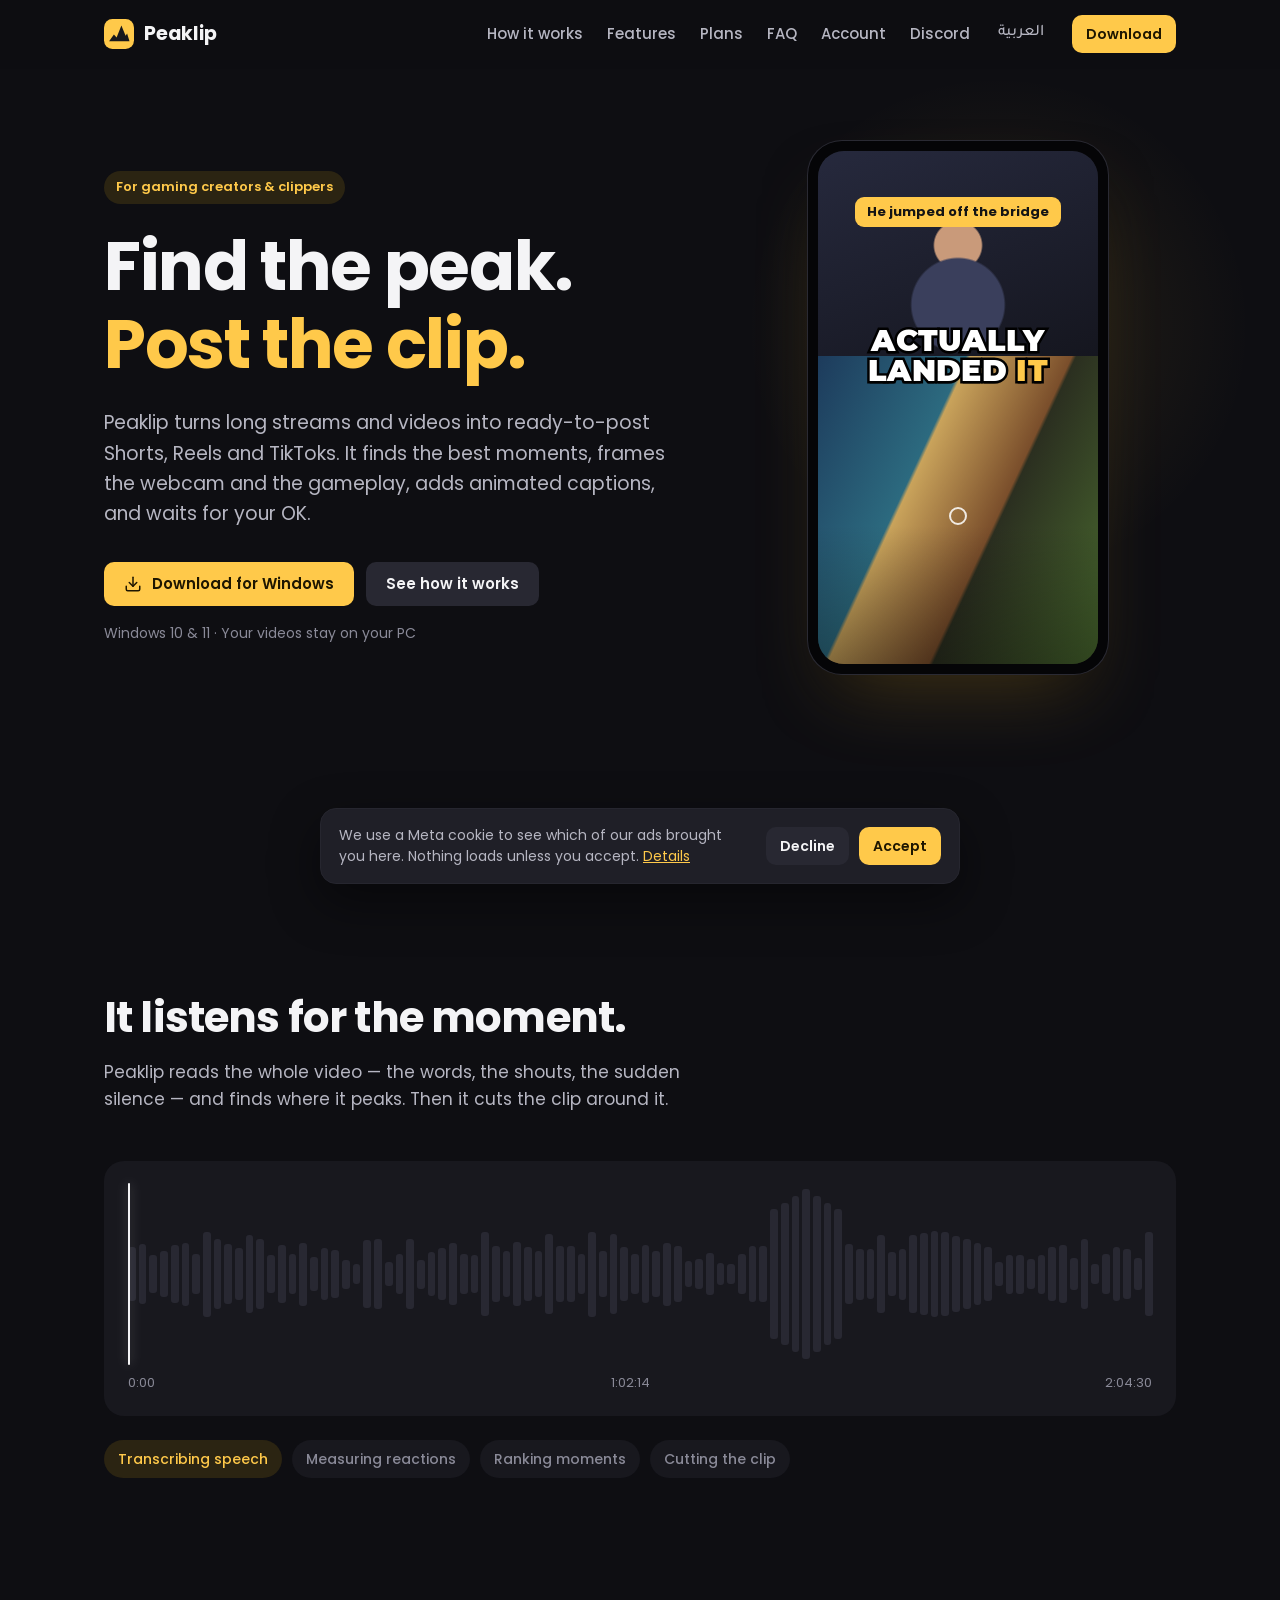
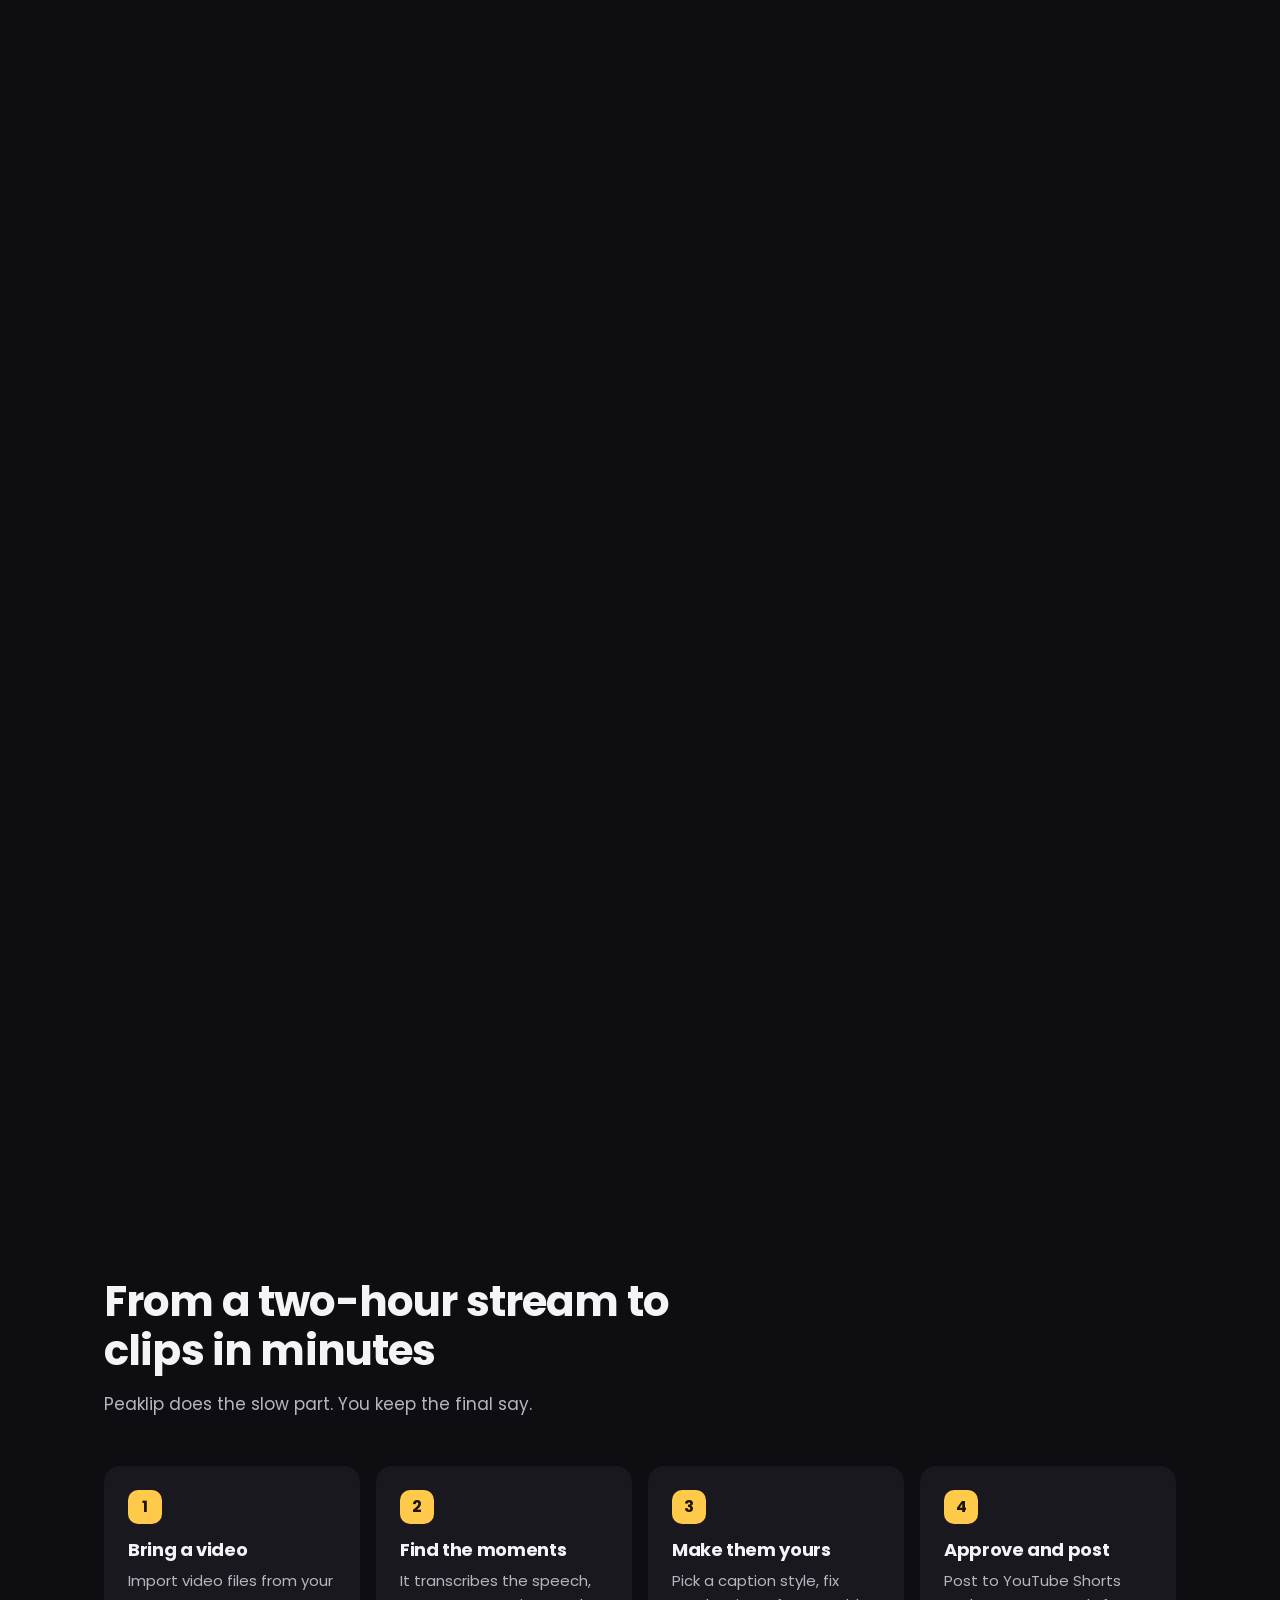
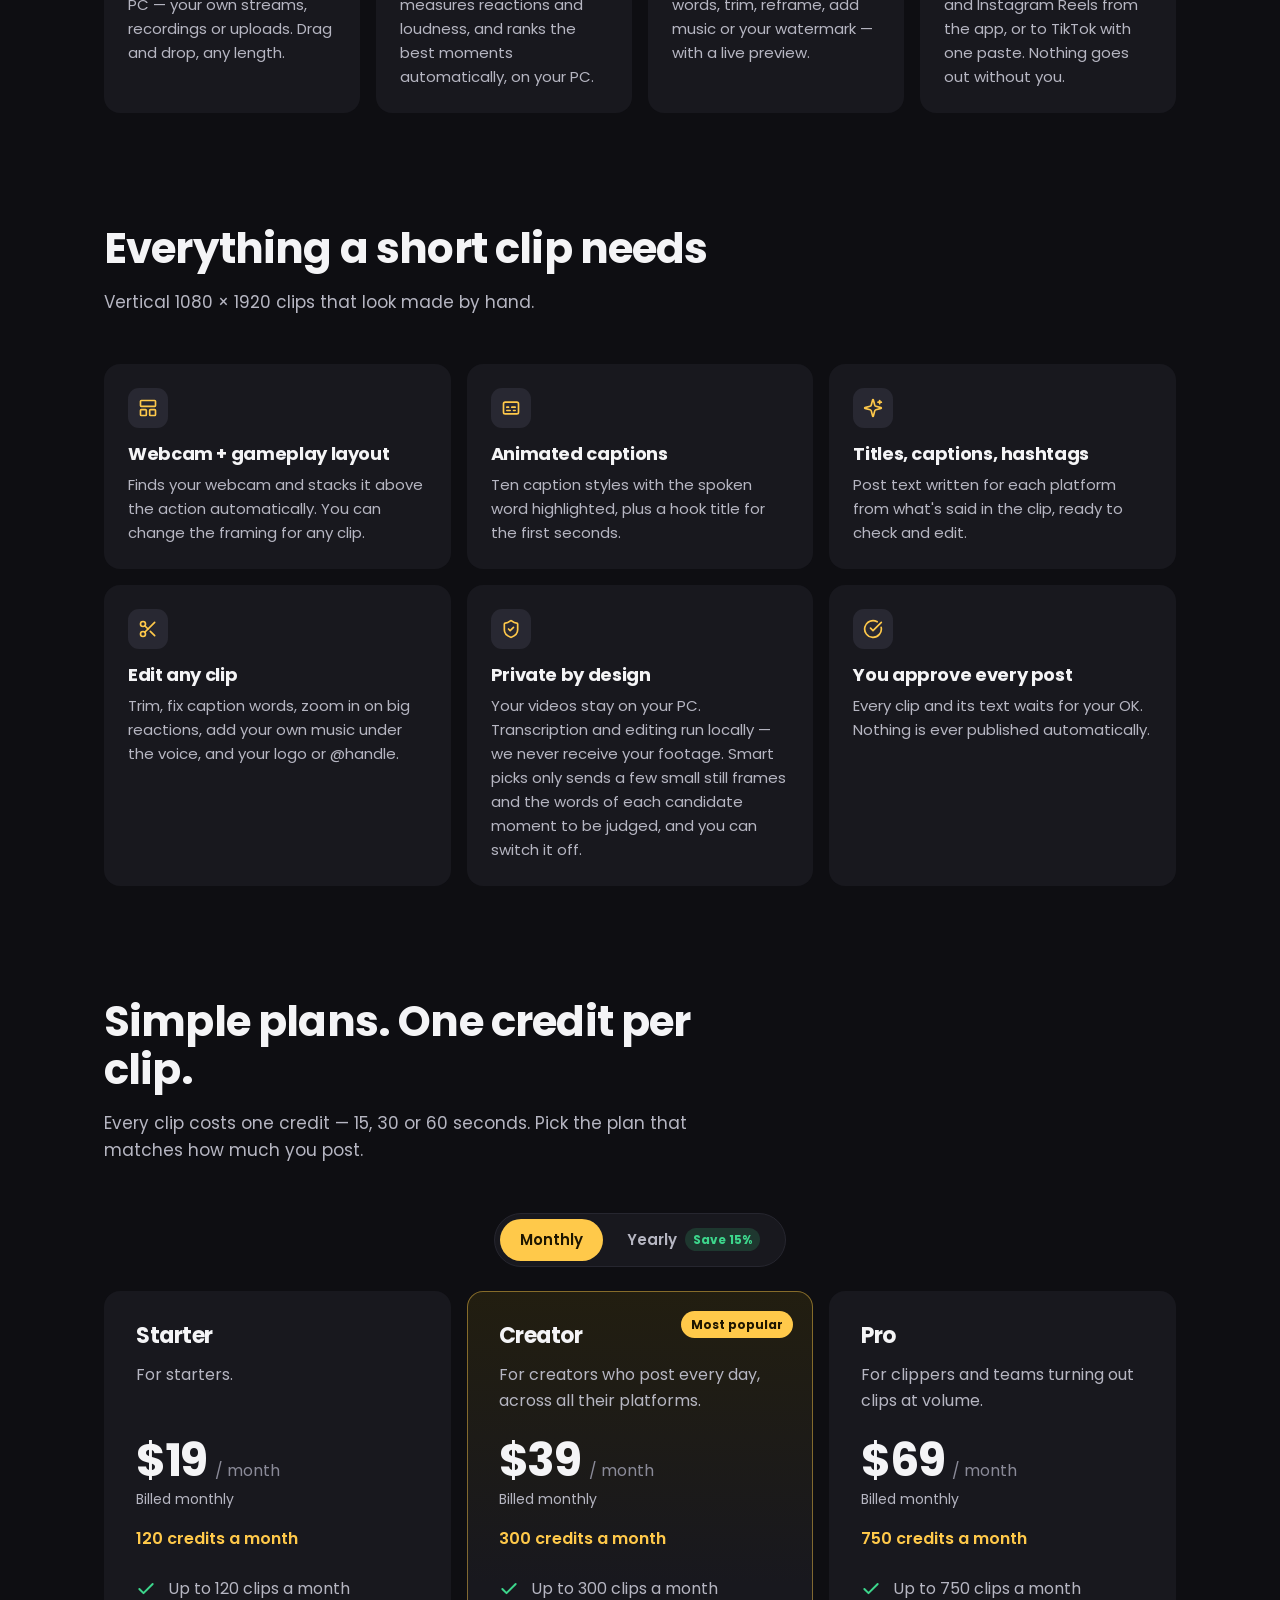
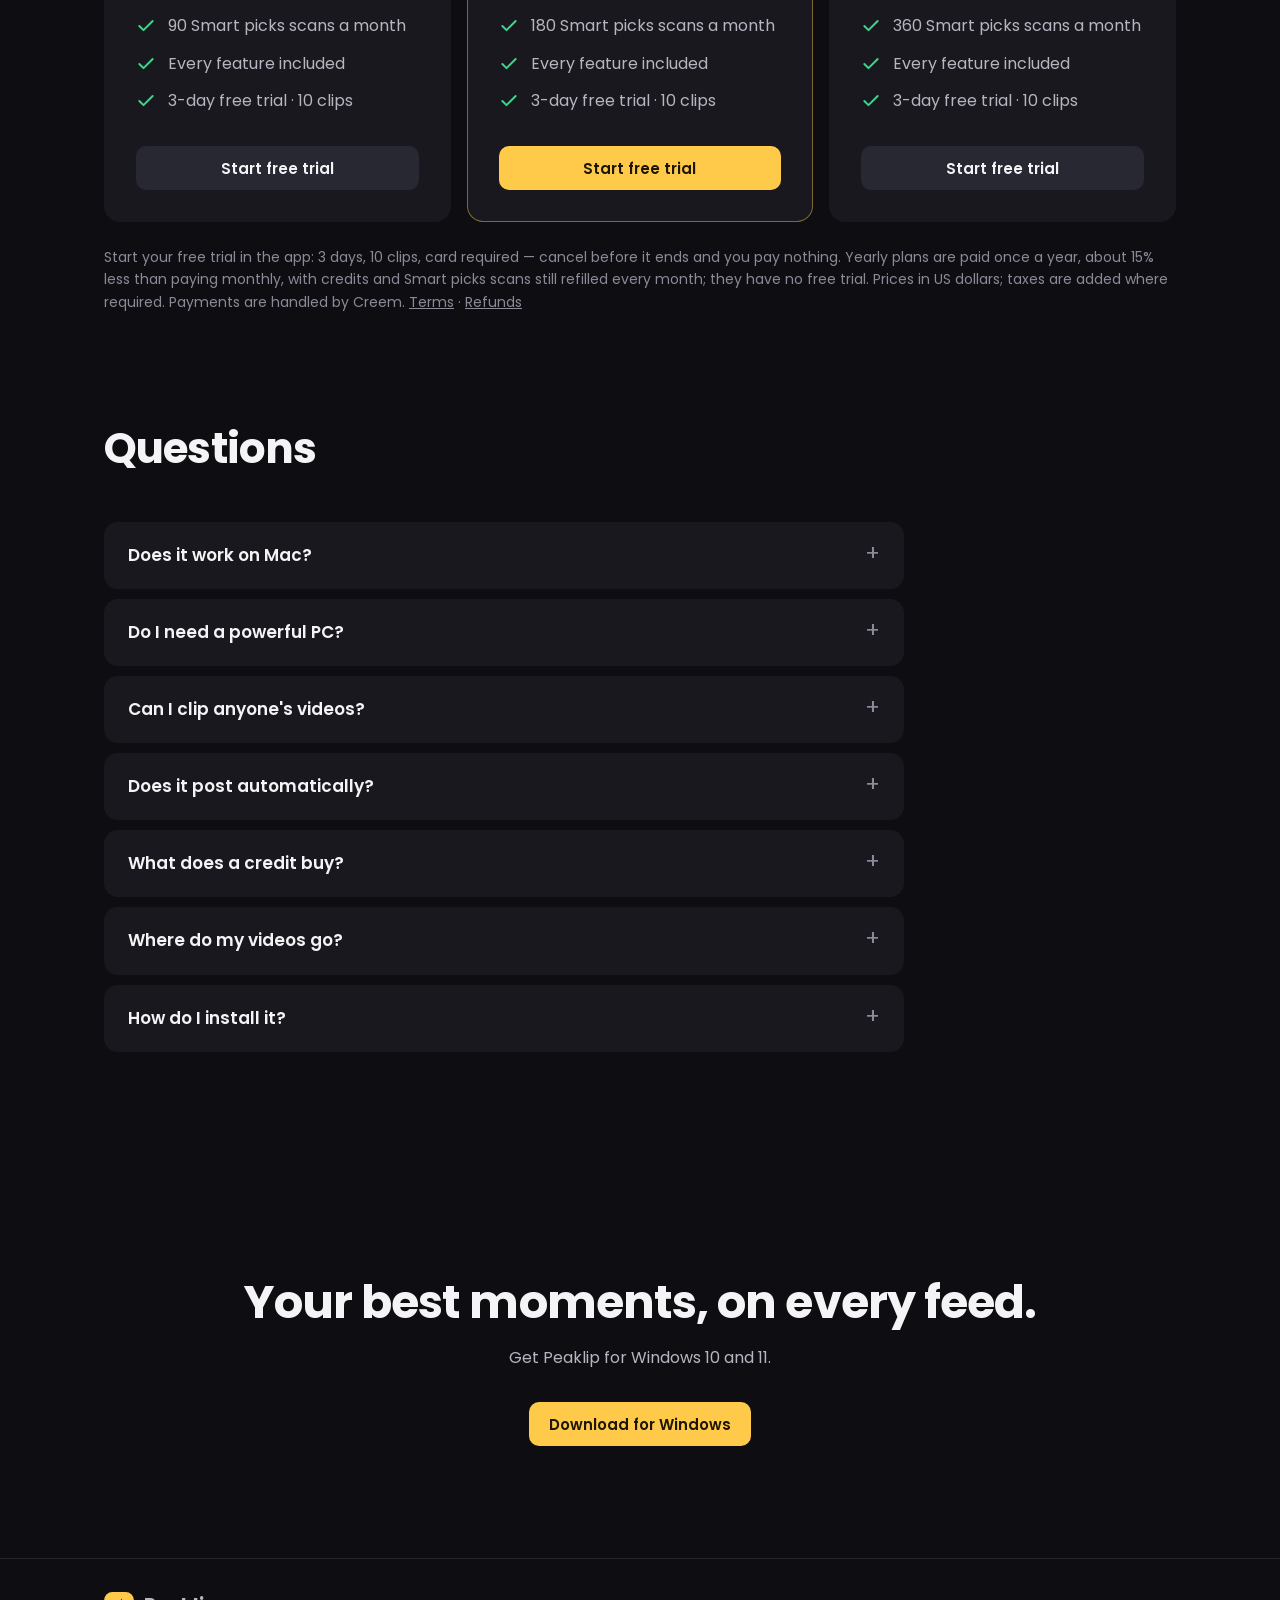
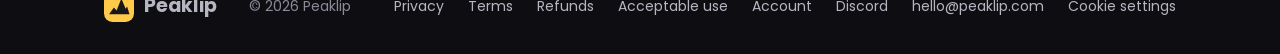
==== index.html @ 273bcf80 "Meta Pixel live (ID 4513794125554263) behind the cookie banner; Privacy Policy EN/AR; style v9 Nothi" ====
<!doctype html>
<html lang="en">
<head>
  <meta charset="utf-8">
  <meta name="viewport" content="width=device-width, initial-scale=1">
  <title>Peaklip — Shorts, Reels and TikToks from your streams</title>
  <meta name="description" content="Peaklip turns long streams and gaming videos into ready-to-post Shorts, Reels and TikToks. It finds the best moments, frames webcam and gameplay, adds animated captions and waits for your OK. Video editing software for Windows; your videos stay on your PC.">
  <meta name="theme-color" content="#0E0E12">
  <link rel="icon" href="favicon.svg" type="image/svg+xml">
  <link rel="canonical" href="https://peaklip.com/">
  <meta property="og:type" content="website">
  <meta property="og:title" content="Peaklip — Shorts, Reels and TikToks from your streams">
  <meta property="og:description" content="Find the peak. Post the clip. Long videos in, ready-to-post Shorts, Reels and TikToks out.">
  <meta property="og:url" content="https://peaklip.com/">
  <link rel="preload" href="assets/fonts/Poppins-Bold.woff2" as="font" type="font/woff2" crossorigin>
  <link rel="stylesheet" href="assets/style.css?v=9">
  <link rel="alternate" hreflang="en" href="https://peaklip.com/">
  <link rel="alternate" hreflang="ar" href="https://peaklip.com/ar/">
</head>
<body>
<a class="skip" href="#main">Skip to content</a>

<header class="site-header" id="top">
  <div class="wrap nav">
    <a class="brand" href="#top" aria-label="Peaklip home"><img src="assets/logo.svg" alt="" width="30" height="30">Peaklip</a>
    <nav class="nav-links" aria-label="Main">
      <a href="#how">How it works</a>
      <a href="#features">Features</a>
      <a href="#credits">Plans</a>
      <a href="#faq">FAQ</a>
      <a href="account.html">Account</a>
      <a href="https://discord.gg/PnNMcYfnwa" rel="noopener">Discord</a>
    </nav>
    <a class="lang" href="ar/" hreflang="ar" lang="ar">العربية</a>
    <a class="btn btn-primary btn-sm" href="https://github.com/AvDexter/peaklip-site/releases/latest/download/PeaklipSetup.exe">Download</a>
  </div>
</header>

<main id="main">
  <!-- Hero -->
  <section class="hero">
    <div class="wrap hero-grid">
      <div>
        <span class="eyebrow">For gaming creators &amp; clippers</span>
        <h1><span class="rise" style="animation-delay:40ms">Find</span> <span class="rise" style="animation-delay:110ms">the</span> <span class="rise" style="animation-delay:180ms">peak.</span><br><span class="hl"><span class="rise" style="animation-delay:300ms">Post</span> <span class="rise" style="animation-delay:370ms">the</span> <span class="rise" style="animation-delay:440ms">clip.</span></span></h1>
        <p class="lead">Peaklip turns long streams and videos into ready-to-post Shorts, Reels and TikToks. It finds the best moments, frames the webcam and the gameplay, adds animated captions, and waits for your OK.</p>
        <div class="cta-row" id="download">
          <a class="btn btn-primary" href="https://github.com/AvDexter/peaklip-site/releases/latest/download/PeaklipSetup.exe">
            <svg viewBox="0 0 24 24" fill="none" stroke="currentColor" stroke-width="2" stroke-linecap="round" stroke-linejoin="round" aria-hidden="true"><path d="M21 15v4a2 2 0 0 1-2 2H5a2 2 0 0 1-2-2v-4"/><polyline points="7 10 12 15 17 10"/><line x1="12" x2="12" y1="15" y2="3"/></svg>
            Download for Windows
          </a>
          <a class="btn btn-quiet" href="#how">See how it works</a>
        </div>
        <p class="fineprint">Windows 10 &amp; 11 · Your videos stay on your PC</p>
      </div>
      <div class="phone-wrap" aria-hidden="true">
        <div class="phone">
          <div class="screen">
            <div class="cam"></div>
            <div class="game"></div>
            <div class="hook">He jumped off the bridge</div>
            <div class="caption" id="cap"><span>No</span> <span>way</span> <span>he</span></div>
          </div>
        </div>
      </div>
    </div>
  </section>

  <!-- Scroll story: finding the peak -->
  <section class="peak" id="peak" aria-labelledby="peak-title">
    <div class="peak-stick">
      <div class="wrap peak-inner">
        <h2 id="peak-title">It listens for the moment.</h2>
        <p class="sub">Peaklip reads the whole video — the words, the shouts, the sudden silence — and finds where it peaks. Then it cuts the clip around it.</p>
        <div class="wave-box">
          <div class="wave" id="wave" role="img" aria-label="A waveform of a long video with one loud peak; Peaklip marks it as a 30-second clip.">
            <div class="clip-box" id="clipbox"><span class="clip-tag">Clip found · 0:30</span></div>
            <div class="playhead" id="playhead"></div>
          </div>
          <div class="wave-axis"><span>0:00</span><span>1:02:14</span><span>2:04:30</span></div>
        </div>
        <div class="peak-steps" id="peaksteps"><span>Transcribing speech</span><span>Measuring reactions</span><span>Ranking moments</span><span>Cutting the clip</span></div>
      </div>
    </div>
  </section>

  <!-- How it works -->
  <section class="section" id="how">
    <div class="wrap">
      <div class="section-head reveal">
        <h2>From a two-hour stream to clips in minutes</h2>
        <p>Peaklip does the slow part. You keep the final say.</p>
      </div>
      <ol class="steps">
        <li class="step reveal glow-card"><div class="num">1</div><h3>Bring a video</h3><p>Import video files from your PC — your own streams, recordings or uploads. Drag and drop, any length.</p></li>
        <li class="step reveal glow-card"><div class="num">2</div><h3>Find the moments</h3><p>It transcribes the speech, measures reactions and loudness, and ranks the best moments automatically, on your PC.</p></li>
        <li class="step reveal glow-card"><div class="num">3</div><h3>Make them yours</h3><p>Pick a caption style, fix words, trim, reframe, add music or your watermark — with a live preview.</p></li>
        <li class="step reveal glow-card"><div class="num">4</div><h3>Approve and post</h3><p>Post to YouTube Shorts and Instagram Reels from the app, or to TikTok with one paste. Nothing goes out without you.</p></li>
      </ol>
    </div>
  </section>

  <!-- Features -->
  <section class="section" id="features">
    <div class="wrap">
      <div class="section-head reveal">
        <h2>Everything a short clip needs</h2>
        <p>Vertical 1080 × 1920 clips that look made by hand.</p>
      </div>
      <div class="features">
        <article class="feature reveal glow-card">
          <div class="ico"><svg viewBox="0 0 24 24" fill="none" stroke="currentColor" stroke-width="2" stroke-linecap="round" stroke-linejoin="round" aria-hidden="true"><rect width="18" height="7" x="3" y="3" rx="1"/><rect width="7" height="7" x="3" y="14" rx="1"/><rect width="7" height="7" x="14" y="14" rx="1"/></svg></div>
          <h3>Webcam + gameplay layout</h3><p>Finds your webcam and stacks it above the action automatically. You can change the framing for any clip.</p>
        </article>
        <article class="feature reveal glow-card">
          <div class="ico"><svg viewBox="0 0 24 24" fill="none" stroke="currentColor" stroke-width="2" stroke-linecap="round" stroke-linejoin="round" aria-hidden="true"><rect width="18" height="14" x="3" y="5" rx="2" ry="2"/><path d="M7 15h4M15 15h2M7 11h2M13 11h4"/></svg></div>
          <h3>Animated captions</h3><p>Ten caption styles with the spoken word highlighted, plus a hook title for the first seconds.</p>
        </article>
        <article class="feature reveal glow-card">
          <div class="ico"><svg viewBox="0 0 24 24" fill="none" stroke="currentColor" stroke-width="2" stroke-linecap="round" stroke-linejoin="round" aria-hidden="true"><path d="M9.937 15.5A2 2 0 0 0 8.5 14.063l-6.135-1.582a.5.5 0 0 1 0-.962L8.5 9.936A2 2 0 0 0 9.937 8.5l1.582-6.135a.5.5 0 0 1 .963 0L14.063 8.5A2 2 0 0 0 15.5 9.937l6.135 1.581a.5.5 0 0 1 0 .964L15.5 14.063a2 2 0 0 0-1.437 1.437l-1.582 6.135a.5.5 0 0 1-.963 0z"/><path d="M20 3v4"/><path d="M22 5h-4"/></svg></div>
          <h3>Titles, captions, hashtags</h3><p>Post text written for each platform from what's said in the clip, ready to check and edit.</p>
        </article>
        <article class="feature reveal glow-card">
          <div class="ico"><svg viewBox="0 0 24 24" fill="none" stroke="currentColor" stroke-width="2" stroke-linecap="round" stroke-linejoin="round" aria-hidden="true"><circle cx="6" cy="6" r="3"/><path d="M8.12 8.12 12 12"/><path d="M20 4 8.12 15.88"/><circle cx="6" cy="18" r="3"/><path d="M14.8 14.8 20 20"/></svg></div>
          <h3>Edit any clip</h3><p>Trim, fix caption words, zoom in on big reactions, add your own music under the voice, and your logo or @handle.</p>
        </article>
        <article class="feature reveal glow-card">
          <div class="ico"><svg viewBox="0 0 24 24" fill="none" stroke="currentColor" stroke-width="2" stroke-linecap="round" stroke-linejoin="round" aria-hidden="true"><path d="M20 13c0 5-3.5 7.5-7.66 8.95a1 1 0 0 1-.67-.01C7.5 20.5 4 18 4 13V6a1 1 0 0 1 1-1c2 0 4.5-1.2 6.24-2.72a1.17 1.17 0 0 1 1.52 0C14.51 3.81 17 5 19 5a1 1 0 0 1 1 1z"/><path d="m9 12 2 2 4-4"/></svg></div>
          <h3>Private by design</h3><p>Your videos stay on your PC. Transcription and editing run locally — we never receive your footage. Smart picks only sends a few small still frames and the words of each candidate moment to be judged, and you can switch it off.</p>
        </article>
        <article class="feature reveal glow-card">
          <div class="ico"><svg viewBox="0 0 24 24" fill="none" stroke="currentColor" stroke-width="2" stroke-linecap="round" stroke-linejoin="round" aria-hidden="true"><path d="M21.801 10A10 10 0 1 1 17 3.335"/><path d="m9 11 3 3L22 4"/></svg></div>
          <h3>You approve every post</h3><p>Every clip and its text waits for your OK. Nothing is ever published automatically.</p>
        </article>
      </div>
    </div>
  </section>

  <!-- Credits -->
  <section class="section" id="credits">
    <div class="wrap">
      <div class="section-head reveal">
        <h2>Simple plans. One credit per clip.</h2>
        <p>Every clip costs one credit — 15, 30 or 60 seconds. Pick the plan that matches how much you post.</p>
      </div>
      <div class="billing reveal">
        <div class="bill-toggle" role="group" aria-label="Billing period">
          <button type="button" class="bill-opt" data-bill="month" aria-pressed="true">Monthly</button>
          <button type="button" class="bill-opt" data-bill="year" aria-pressed="false">Yearly<span class="save-chip">Save 15%</span></button>
        </div>
      </div>
      <div class="plans" data-bill="month">
        <article class="plan panel reveal glow-card">
          <h3>Starter</h3>
          <p class="plan-desc">For starters.</p>
          <p class="price"><span class="amt m">$19</span><span class="amt y">$194</span><span class="per m">/ month</span><span class="per y">/ year</span></p>
          <p class="price-sub"><span class="m">Billed monthly</span><span class="y">About <b>$16.17</b> a month · save 15%</span></p>
          <p class="plan-credits"><span class="n" data-to="120">120</span> credits a month</p>
          <ul class="checks">
            <li><svg viewBox="0 0 24 24" fill="none" stroke="currentColor" stroke-width="2.4" stroke-linecap="round" stroke-linejoin="round" aria-hidden="true"><path d="M20 6 9 17l-5-5"/></svg>Up to 120 clips a month</li>
            <li><svg viewBox="0 0 24 24" fill="none" stroke="currentColor" stroke-width="2.4" stroke-linecap="round" stroke-linejoin="round" aria-hidden="true"><path d="M20 6 9 17l-5-5"/></svg>90 Smart picks scans a month</li>
            <li><svg viewBox="0 0 24 24" fill="none" stroke="currentColor" stroke-width="2.4" stroke-linecap="round" stroke-linejoin="round" aria-hidden="true"><path d="M20 6 9 17l-5-5"/></svg>Every feature included</li>
            <li class="m"><svg viewBox="0 0 24 24" fill="none" stroke="currentColor" stroke-width="2.4" stroke-linecap="round" stroke-linejoin="round" aria-hidden="true"><path d="M20 6 9 17l-5-5"/></svg>3-day free trial · 10 clips</li>
            <li class="y"><svg viewBox="0 0 24 24" fill="none" stroke="currentColor" stroke-width="2.4" stroke-linecap="round" stroke-linejoin="round" aria-hidden="true"><path d="M20 6 9 17l-5-5"/></svg>Credits refill every month</li>
          </ul>
          <a class="btn btn-quiet plan-btn" href="https://github.com/AvDexter/peaklip-site/releases/latest/download/PeaklipSetup.exe"><span class="m">Start free trial</span><span class="y">Download Peaklip</span></a>
        </article>
        <article class="plan panel reveal glow-card plan-featured">
          <span class="plan-badge">Most popular</span><h3>Creator</h3>
          <p class="plan-desc">For creators who post every day, across all their platforms.</p>
          <p class="price"><span class="amt m">$39</span><span class="amt y">$398</span><span class="per m">/ month</span><span class="per y">/ year</span></p>
          <p class="price-sub"><span class="m">Billed monthly</span><span class="y">About <b>$33.17</b> a month · save 15%</span></p>
          <p class="plan-credits"><span class="n" data-to="300">300</span> credits a month</p>
          <ul class="checks">
            <li><svg viewBox="0 0 24 24" fill="none" stroke="currentColor" stroke-width="2.4" stroke-linecap="round" stroke-linejoin="round" aria-hidden="true"><path d="M20 6 9 17l-5-5"/></svg>Up to 300 clips a month</li>
            <li><svg viewBox="0 0 24 24" fill="none" stroke="currentColor" stroke-width="2.4" stroke-linecap="round" stroke-linejoin="round" aria-hidden="true"><path d="M20 6 9 17l-5-5"/></svg>180 Smart picks scans a month</li>
            <li><svg viewBox="0 0 24 24" fill="none" stroke="currentColor" stroke-width="2.4" stroke-linecap="round" stroke-linejoin="round" aria-hidden="true"><path d="M20 6 9 17l-5-5"/></svg>Every feature included</li>
            <li class="m"><svg viewBox="0 0 24 24" fill="none" stroke="currentColor" stroke-width="2.4" stroke-linecap="round" stroke-linejoin="round" aria-hidden="true"><path d="M20 6 9 17l-5-5"/></svg>3-day free trial · 10 clips</li>
            <li class="y"><svg viewBox="0 0 24 24" fill="none" stroke="currentColor" stroke-width="2.4" stroke-linecap="round" stroke-linejoin="round" aria-hidden="true"><path d="M20 6 9 17l-5-5"/></svg>Credits refill every month</li>
          </ul>
          <a class="btn btn-primary plan-btn" href="https://github.com/AvDexter/peaklip-site/releases/latest/download/PeaklipSetup.exe"><span class="m">Start free trial</span><span class="y">Download Peaklip</span></a>
        </article>
        <article class="plan panel reveal glow-card">
          <h3>Pro</h3>
          <p class="plan-desc">For clippers and teams turning out clips at volume.</p>
          <p class="price"><span class="amt m">$69</span><span class="amt y">$704</span><span class="per m">/ month</span><span class="per y">/ year</span></p>
          <p class="price-sub"><span class="m">Billed monthly</span><span class="y">About <b>$58.67</b> a month · save 15%</span></p>
          <p class="plan-credits"><span class="n" data-to="750">750</span> credits a month</p>
          <ul class="checks">
            <li><svg viewBox="0 0 24 24" fill="none" stroke="currentColor" stroke-width="2.4" stroke-linecap="round" stroke-linejoin="round" aria-hidden="true"><path d="M20 6 9 17l-5-5"/></svg>Up to 750 clips a month</li>
            <li><svg viewBox="0 0 24 24" fill="none" stroke="currentColor" stroke-width="2.4" stroke-linecap="round" stroke-linejoin="round" aria-hidden="true"><path d="M20 6 9 17l-5-5"/></svg>360 Smart picks scans a month</li>
            <li><svg viewBox="0 0 24 24" fill="none" stroke="currentColor" stroke-width="2.4" stroke-linecap="round" stroke-linejoin="round" aria-hidden="true"><path d="M20 6 9 17l-5-5"/></svg>Every feature included</li>
            <li class="m"><svg viewBox="0 0 24 24" fill="none" stroke="currentColor" stroke-width="2.4" stroke-linecap="round" stroke-linejoin="round" aria-hidden="true"><path d="M20 6 9 17l-5-5"/></svg>3-day free trial · 10 clips</li>
            <li class="y"><svg viewBox="0 0 24 24" fill="none" stroke="currentColor" stroke-width="2.4" stroke-linecap="round" stroke-linejoin="round" aria-hidden="true"><path d="M20 6 9 17l-5-5"/></svg>Credits refill every month</li>
          </ul>
          <a class="btn btn-quiet plan-btn" href="https://github.com/AvDexter/peaklip-site/releases/latest/download/PeaklipSetup.exe"><span class="m">Start free trial</span><span class="y">Download Peaklip</span></a>
        </article>
      </div>
      <p class="plans-note reveal">Start your free trial in the app: 3 days, 10 clips, card required — cancel before it ends and you pay nothing. Yearly plans are paid once a year, about 15% less than paying monthly, with credits and Smart picks scans still refilled every month; they have no free trial. Prices in US dollars; taxes are added where required. Payments are handled by Creem. <a href="terms.html">Terms</a> · <a href="refunds.html">Refunds</a></p>
    </div>
  </section>

  <!-- FAQ -->
  <section class="section" id="faq">
    <div class="wrap">
      <div class="section-head reveal"><h2>Questions</h2></div>
      <div class="faq">
        <details class="reveal"><summary>Does it work on Mac?</summary><p>Not yet — Peaklip is a Windows 10 and 11 app for now.</p></details>
        <details class="reveal"><summary>Do I need a powerful PC?</summary><p>It runs on most modern Windows PCs. An NVIDIA graphics card makes transcription and rendering much faster, but it isn't required.</p></details>
        <details class="reveal"><summary>Can I clip anyone's videos?</summary><p>Only videos you own or have the creator's permission to clip and post. Peaklip works with video files on your PC and doesn't download anything from YouTube or other sites. To clip your own uploads, download them from YouTube Studio first.</p></details>
        <details class="reveal"><summary>Does it post automatically?</summary><p>No. You approve every clip and its text first. YouTube Shorts and Instagram Reels can be posted from the app; for TikTok, Peaklip gets everything ready and you post it with one paste.</p></details>
        <details class="reveal"><summary>What does a credit buy?</summary><p>One clip. A 15-, 30- or 60-second clip each costs one credit when it's made.</p></details>
        <details class="reveal"><summary>Where do my videos go?</summary><p>Nowhere — they stay on your PC. With Smart picks on, a few small still frames and the words said in each candidate moment are sent to be judged; never the video, and nothing is kept. Your account stores your name, email and sign-in details.</p></details>
        <details class="reveal"><summary>How do I install it?</summary><p>Download the installer and run it. Windows may show a SmartScreen warning because the installer isn't code-signed yet — click “More info”, then “Run anyway”. Peaklip needs 64-bit Windows 10 or 11.</p></details>
      </div>
    </div>
  </section>

  <section class="final">
    <div class="wrap reveal">
      <h2>Your best moments, on every feed.</h2>
      <p>Get Peaklip for Windows 10 and 11.</p>
      <div class="cta-row">
        <a class="btn btn-primary" href="https://github.com/AvDexter/peaklip-site/releases/latest/download/PeaklipSetup.exe">Download for Windows</a>
      </div>
    </div>
  </section>
</main>

<footer class="site-footer">
  <div class="wrap foot">
    <a class="brand" href="#top" aria-label="Peaklip home"><img src="assets/logo.svg" alt="" width="24" height="24">Peaklip</a>
    <span>© 2026 Peaklip</span>
    <nav aria-label="Footer">
      <a href="privacy.html">Privacy</a>
      <a href="terms.html">Terms</a>
      <a href="refunds.html">Refunds</a>
      <a href="acceptable-use.html">Acceptable use</a><a href="account.html">Account</a><a href="https://discord.gg/PnNMcYfnwa" rel="noopener">Discord</a>
      <a href="mailto:hello@peaklip.com">hello@peaklip.com</a>
    </nav>
  </div>
</footer>

<script src="assets/site.js?v=6" defer></script>
<script src="assets/consent.js?v=1" defer></script>
</body>
</html>
---- assets/style.css ----
/* Peaklip — peaklip.com
   Dark base + Peaklip yellow (same palette as the app). No frameworks, no trackers, fonts self-hosted. */

@font-face { font-family: "Poppins"; font-weight: 400; font-display: swap; src: url("fonts/Poppins-Regular.woff2") format("woff2"); }
@font-face { font-family: "Poppins"; font-weight: 500; font-display: swap; src: url("fonts/Poppins-Medium.woff2") format("woff2"); }
@font-face { font-family: "Poppins"; font-weight: 600; font-display: swap; src: url("fonts/Poppins-SemiBold.woff2") format("woff2"); }
@font-face { font-family: "Poppins"; font-weight: 700; font-display: swap; src: url("fonts/Poppins-Bold.woff2") format("woff2"); }
@font-face { font-family: "Tajawal"; font-weight: 400; font-display: swap; src: url("fonts/Tajawal-Regular.woff2") format("woff2"); }
@font-face { font-family: "Tajawal"; font-weight: 500; font-display: swap; src: url("fonts/Tajawal-Medium.woff2") format("woff2"); }
@font-face { font-family: "Tajawal"; font-weight: 600 700; font-display: swap; src: url("fonts/Tajawal-Bold.woff2") format("woff2"); }
@font-face { font-family: "Tajawal"; font-weight: 800 900; font-display: swap; src: url("fonts/Tajawal-Black.woff2") format("woff2"); }
@font-face { font-family: "Montserrat"; font-weight: 900; font-display: swap; src: url("fonts/Montserrat-Black.woff2") format("woff2"); }

:root {
  --bg: #0E0E12;
  --surface: #18181E;
  --surface-2: #1F1F27;
  --surface-3: #282832;
  --border: #26262F;
  --text: #F4F4F6;
  --text-2: #B6B6C2;
  --text-3: #8A8A98;
  --accent: #FFC94A;
  --accent-hover: #FFD66E;
  --accent-text: #1E1600;
  --accent-dim: #2B2412;
  --ok: #3DD68C;
  --radius: 16px;
  --max: 1120px;
  --space-1: 4px; --space-2: 8px; --space-3: 16px; --space-4: 24px; --space-5: 32px; --space-6: 48px; --space-7: 72px; --space-8: 112px;
  color-scheme: dark;
}

*, *::before, *::after { box-sizing: border-box; }
html { scroll-behavior: smooth; -webkit-text-size-adjust: 100%; }
body {
  margin: 0; background: var(--bg); color: var(--text);
  font: 400 16px/1.6 "Poppins", "Segoe UI", system-ui, -apple-system, sans-serif;
  -webkit-font-smoothing: antialiased; overflow-x: hidden;
}
img, svg { display: block; max-width: 100%; }
a { color: inherit; }
h1, h2, h3 { margin: 0; line-height: 1.15; letter-spacing: -0.02em; font-weight: 700; }
p { margin: 0; }
:focus-visible { outline: 2px solid var(--accent); outline-offset: 3px; border-radius: 6px; }
.skip { position: absolute; inset-inline-start: 16px; top: -64px; background: var(--accent); color: var(--accent-text); padding: 8px 14px;
  border-radius: 8px; z-index: 10; transition: top 150ms; }
.skip:focus { top: 8px; }

.wrap { width: 100%; max-width: var(--max); margin: 0 auto; padding: 0 var(--space-4); }
@media (max-width: 600px) { .wrap { padding: 0 var(--space-3); } }

/* ---------- header ---------- */
.site-header { position: sticky; top: 0; z-index: 5; background: rgba(14, 14, 18, 0.82);
  backdrop-filter: saturate(140%) blur(12px); -webkit-backdrop-filter: saturate(140%) blur(12px);
  border-bottom: 1px solid transparent; transition: border-color 200ms; }
.site-header.scrolled { border-bottom-color: var(--border); }
.nav { display: flex; align-items: center; gap: var(--space-4); height: 68px; }
.brand { display: flex; align-items: center; gap: 10px; text-decoration: none; font-weight: 700; font-size: 19px; letter-spacing: -0.01em; }
.brand img { width: 30px; height: 30px; }
.nav-links { display: flex; gap: var(--space-4); margin-inline-start: auto; }
.nav-links a { text-decoration: none; color: var(--text-2); font-size: 15px; font-weight: 500; transition: color 150ms; }
.nav-links a:hover { color: var(--text); }
@media (max-width: 720px) { .nav-links { display: none; } .nav .lang { margin-inline-start: auto; } }

/* ---------- buttons ---------- */
.btn { display: inline-flex; align-items: center; justify-content: center; gap: 10px; min-height: 44px; padding: 0 20px;
  border-radius: 10px; border: 0; font: 600 15px/1 "Poppins", sans-serif; text-decoration: none; cursor: pointer;
  transition: background-color 150ms, color 150ms, transform 150ms; }
.btn svg { width: 18px; height: 18px; flex: none; }
.btn-primary { background: var(--accent); color: var(--accent-text); }
.btn-primary:hover { background: var(--accent-hover); }
.btn-quiet { background: var(--surface-3); color: var(--text); }
.btn-quiet:hover { background: #363642; }
.btn[aria-disabled="true"] { cursor: default; }
.btn-soon { background: var(--surface-3); color: var(--text-2); }
.btn-soon .pill { background: var(--accent-dim); color: var(--accent); font-size: 12px; font-weight: 600; padding: 4px 8px; border-radius: 999px; }
.btn-sm { min-height: 38px; padding: 0 14px; font-size: 14px; }

/* ---------- hero ---------- */
.hero { padding: var(--space-7) 0 var(--space-8); }
.hero-grid { display: grid; grid-template-columns: 1.15fr 0.85fr; gap: var(--space-6); align-items: center; }
.eyebrow { display: inline-flex; align-items: center; gap: 8px; color: var(--accent); background: var(--accent-dim);
  font-size: 13px; font-weight: 600; padding: 6px 12px; border-radius: 999px; margin-bottom: var(--space-4); }
.hero h1 { font-size: clamp(40px, 6.2vw, 68px); margin-bottom: var(--space-4); }
.hero h1 .hl { color: var(--accent); }
.lead { color: var(--text-2); font-size: clamp(17px, 2vw, 19px); max-width: 34em; margin-bottom: var(--space-5); }
.cta-row { display: flex; flex-wrap: wrap; gap: 12px; align-items: center; }
.fineprint { margin-top: var(--space-3); color: var(--text-3); font-size: 14px; }
@media (max-width: 900px) {
  .hero { padding: var(--space-6) 0 var(--space-7); }
  .hero-grid { grid-template-columns: 1fr; }
}

/* ---------- phone mockup (pure CSS, no real footage) ---------- */
.phone-wrap { display: flex; justify-content: center; }
.phone { position: relative; width: min(300px, 72vw); aspect-ratio: 9 / 16; border-radius: 34px; padding: 10px;
  background: #050507; box-shadow: 0 0 0 1px #2a2a33, 0 40px 80px -30px rgba(255, 201, 74, 0.25), 0 30px 60px -20px rgba(0, 0, 0, 0.7); }
.screen { position: relative; width: 100%; height: 100%; border-radius: 26px; overflow: hidden; background: #111; }
.cam { position: absolute; inset: 0 0 60% 0;
  background: radial-gradient(circle at 50% 75%, #3a3f5c 0 22%, transparent 23%),
              radial-gradient(circle at 50% 46%, #c99a7a 0 13%, transparent 14%),
              linear-gradient(160deg, #26293d, #15161f); }
.game { position: absolute; inset: 40% 0 0 0;
  background: linear-gradient(180deg, rgba(0,0,0,0) 55%, rgba(0,0,0,.35)),
              linear-gradient(115deg, #1d3b5c 0%, #2c6a7f 35%, #c9a35b 36%, #7a4e2b 60%, #2b2f20 61%, #4a6b2f 100%); }
.game::after { content: ""; position: absolute; left: 50%; top: 52%; width: 18px; height: 18px; transform: translate(-50%, -50%);
  border: 2px solid rgba(255,255,255,.85); border-radius: 50%; }
.hook { position: absolute; left: 50%; top: 9%; transform: translateX(-50%); background: var(--accent); color: #141414;
  font: 800 13px/1.2 "Poppins", sans-serif; padding: 7px 12px; border-radius: 9px; white-space: nowrap; }
.caption { position: absolute; left: 0; right: 0; top: 40%; transform: translateY(-50%); text-align: center;
  font: 900 30px/1 "Montserrat", "Poppins", sans-serif; color: #fff; text-transform: uppercase; letter-spacing: 0.01em;
  -webkit-text-stroke: 5px #000; paint-order: stroke fill; text-shadow: 0 3px 0 rgba(0,0,0,.45); }
.caption span { transition: color 120ms; }
.caption .on { color: var(--accent); }
.badge-live { position: absolute; right: 14px; top: 14px; font-size: 11px; font-weight: 700; color: #fff; background: rgba(0,0,0,.55);
  padding: 3px 8px; border-radius: 6px; }

@media (max-width: 900px) { .phone { width: min(230px, 60vw); } }

/* ---------- sections ---------- */
section { scroll-margin-top: 80px; }
.section { padding: var(--space-8) 0; }
.section + .section { padding-top: 0; }
.section-head { max-width: 640px; margin-bottom: var(--space-6); }
.section-head h2 { font-size: clamp(30px, 4vw, 42px); margin-bottom: var(--space-3); }
.section-head p { color: var(--text-2); font-size: 17px; }
@media (max-width: 600px) { .section { padding: var(--space-7) 0; } }

.steps { display: grid; grid-template-columns: repeat(4, 1fr); gap: var(--space-3); counter-reset: step; list-style: none; padding: 0; margin: 0; }
.step { background: var(--surface); border-radius: var(--radius); padding: var(--space-4); }
.step .num { width: 34px; height: 34px; border-radius: 10px; display: grid; place-items: center; background: var(--accent);
  color: var(--accent-text); font-weight: 700; margin-bottom: var(--space-3); }
.step h3 { font-size: 18px; margin-bottom: var(--space-2); }
.step p { color: var(--text-2); font-size: 15px; }
@media (max-width: 960px) { .steps { grid-template-columns: repeat(2, 1fr); } }
@media (max-width: 560px) { .steps { grid-template-columns: 1fr; } }

.features { display: grid; grid-template-columns: repeat(3, 1fr); gap: var(--space-3); }
.feature { background: var(--surface); border-radius: var(--radius); padding: var(--space-4); }
.feature .ico { width: 40px; height: 40px; border-radius: 11px; background: var(--surface-3); display: grid; place-items: center; margin-bottom: var(--space-3); }
.feature .ico svg { width: 20px; height: 20px; color: var(--accent); }
.feature h3 { font-size: 18px; margin-bottom: var(--space-2); }
.feature p { color: var(--text-2); font-size: 15px; }
@media (max-width: 960px) { .features { grid-template-columns: repeat(2, 1fr); } }
@media (max-width: 560px) { .features { grid-template-columns: 1fr; } }

/* ---------- credits ---------- */
.credits { display: grid; grid-template-columns: 1fr 1fr; gap: var(--space-3); align-items: stretch; }
.panel { background: var(--surface); border-radius: var(--radius); padding: var(--space-5); }
.rates { list-style: none; padding: 0; margin: var(--space-4) 0 0; display: grid; gap: 10px; }
.rates li { display: flex; align-items: center; justify-content: space-between; background: var(--surface-2); border-radius: 12px; padding: 14px 18px; }
.rates .len { font-weight: 600; }
.rates .cost { color: var(--accent); font-weight: 700; font-size: 18px; }
.panel h3 { font-size: 22px; margin-bottom: var(--space-2); }
.panel p { color: var(--text-2); }
.checks { list-style: none; padding: 0; margin: var(--space-4) 0 0; display: grid; gap: 12px; }
.checks li { display: flex; gap: 12px; color: var(--text-2); }
.checks svg { width: 20px; height: 20px; color: var(--ok); flex: none; margin-top: 3px; }
@media (max-width: 860px) { .credits { grid-template-columns: 1fr; } }

/* ---------- FAQ ---------- */
.faq { display: grid; gap: 10px; max-width: 800px; }
.faq details { background: var(--surface); border-radius: 14px; padding: 0 var(--space-4); }
.faq summary { list-style: none; cursor: pointer; padding: 20px 0; font-weight: 600; font-size: 17px; display: flex; justify-content: space-between; gap: 16px; }
.faq summary::-webkit-details-marker { display: none; }
.faq summary::after { content: "+"; color: var(--text-3); font-weight: 400; font-size: 22px; line-height: 1; transition: transform 200ms; }
.faq details[open] summary::after { transform: rotate(45deg); }
.faq details p { color: var(--text-2); padding: 0 0 20px; }

/* ---------- final CTA + footer ---------- */
.final { text-align: center; padding: var(--space-8) 0; }
.final h2 { font-size: clamp(30px, 4.4vw, 46px); margin-bottom: var(--space-3); }
.final p { color: var(--text-2); margin: 0 auto var(--space-5); max-width: 32em; }
.final .cta-row { justify-content: center; }
.site-footer { border-top: 1px solid var(--border); padding: var(--space-5) 0; color: var(--text-3); font-size: 14px; }
.foot { display: flex; flex-wrap: wrap; gap: var(--space-3) var(--space-5); align-items: center; }
.foot nav { display: flex; flex-wrap: wrap; gap: var(--space-2) var(--space-4); margin-inline-start: auto; }
.foot a { text-decoration: none; color: var(--text-2); }
.foot a:hover { color: var(--text); }

/* ---------- legal pages ---------- */
.legal { max-width: 760px; padding: var(--space-7) 0 var(--space-8); }
.legal h1 { font-size: clamp(32px, 5vw, 44px); margin-bottom: var(--space-2); }
.legal .updated { color: var(--text-3); margin-bottom: var(--space-6); }
.legal h2 { font-size: 22px; margin: var(--space-6) 0 var(--space-3); }
.legal p, .legal li { color: var(--text-2); }
.legal p + p { margin-top: var(--space-3); }
.legal ul { padding-inline-start: 20px; margin: var(--space-3) 0 0; display: grid; gap: 8px; }
.legal strong { color: var(--text); font-weight: 600; }
.legal a { color: var(--accent); }

/* ---------- motion ---------- */
.reveal { opacity: 0; transform: translateY(14px); transition: opacity 500ms ease, transform 500ms ease; }
.reveal.in { opacity: 1; transform: none; }
@media (prefers-reduced-motion: reduce) {
  html { scroll-behavior: auto; }
  .reveal { opacity: 1; transform: none; transition: none; }
  .caption span { transition: none; }
}

/* ===================== motion layer ===================== */

/* Hero: soft light that follows the cursor (decorative) */
.hero { position: relative; overflow: hidden; }
.hero::before { content: ""; position: absolute; inset: -20%; pointer-events: none; z-index: 0;
  background: radial-gradient(420px circle at var(--mx, 70%) var(--my, 40%), rgba(255, 201, 74, 0.10), transparent 60%);
  transition: background 120ms linear; }
.hero > .wrap { position: relative; z-index: 1; }

/* Headline words rise in on load */
.rise { display: inline-block; opacity: 0; transform: translateY(0.45em); animation: rise 700ms cubic-bezier(.2,.8,.2,1) forwards; }
@keyframes rise { to { opacity: 1; transform: none; } }

/* Phone tilts toward the cursor */
.phone-wrap { perspective: 1100px; }
.phone { transform: rotateX(var(--rx, 0deg)) rotateY(var(--ry, 0deg)); transform-style: preserve-3d;
  transition: transform 200ms ease-out; will-change: transform; }

/* Cards: a glow that follows the cursor across the card edge */
.glow-card { position: relative; isolation: isolate; }
.glow-card::after { content: ""; position: absolute; inset: 0; border-radius: inherit; padding: 1px; pointer-events: none;
  background: radial-gradient(260px circle at var(--gx, -200px) var(--gy, -200px), rgba(255, 201, 74, 0.55), transparent 60%);
  -webkit-mask: linear-gradient(#000 0 0) content-box, linear-gradient(#000 0 0); -webkit-mask-composite: xor; mask-composite: exclude;
  opacity: 0; transition: opacity 200ms; }
.glow-card::before { content: ""; position: absolute; inset: 0; border-radius: inherit; pointer-events: none; z-index: -1;
  background: radial-gradient(320px circle at var(--gx, -200px) var(--gy, -200px), rgba(255, 201, 74, 0.06), transparent 60%);
  opacity: 0; transition: opacity 200ms; }
.glow-card:hover::after, .glow-card:hover::before { opacity: 1; }

/* Buttons: tactile press */
.btn:not([aria-disabled="true"]):active { transform: scale(0.97); }

/* Staggered reveals */
.reveal { transition-delay: calc(var(--i, 0) * 70ms); }

/* ---------- "Finding the peak" scroll story ---------- */
.peak { position: relative; height: 220vh; }
.peak-stick { position: sticky; top: 0; height: 100vh; display: flex; align-items: center; }
.peak-inner { width: 100%; }
.peak h2 { font-size: clamp(30px, 4vw, 42px); margin-bottom: var(--space-3); }
.peak .sub { color: var(--text-2); font-size: 17px; max-width: 36em; margin-bottom: var(--space-6); }
.wave-box { position: relative; background: var(--surface); border-radius: 20px; padding: 28px 24px 22px; }
.wave { position: relative; display: flex; align-items: center; gap: 3px; height: 170px; }
.wave .bar { flex: 1 1 0; min-width: 2px; border-radius: 3px; background: var(--surface-3); height: var(--h);
  transition: background-color 180ms, transform 260ms cubic-bezier(.2,.8,.2,1); transform-origin: center; }
.wave .bar.played { background: #5E5E6E; }
.wave .bar.hot.played { background: var(--accent); transform: scaleY(1.08); }
.playhead { position: absolute; top: -6px; bottom: -6px; width: 2px; background: var(--text); border-radius: 2px; left: var(--p, 0%);
  box-shadow: 0 0 12px rgba(255,255,255,.35); }
.clip-box { position: absolute; top: -10px; bottom: -10px; left: var(--c0); width: var(--cw); border: 2px solid var(--accent);
  border-radius: 12px; background: rgba(255, 201, 74, 0.07); opacity: 0; transform: scale(0.96); transition: opacity 300ms, transform 300ms; }
.clip-box.on { opacity: 1; transform: none; }
.clip-tag { position: absolute; top: -40px; left: 50%; transform: translateX(-50%); white-space: nowrap; background: var(--accent);
  color: var(--accent-text); font-weight: 700; font-size: 13px; padding: 6px 12px; border-radius: 8px; }
.wave-axis { display: flex; justify-content: space-between; color: var(--text-3); font-size: 13px; margin-top: 14px; }
.peak-steps { display: flex; flex-wrap: wrap; gap: 10px; margin-top: var(--space-4); }
.peak-steps span { background: var(--surface); color: var(--text-3); border-radius: 999px; padding: 8px 14px; font-size: 14px; font-weight: 500;
  transition: background-color 250ms, color 250ms; }
.peak-steps span.on { background: var(--accent-dim); color: var(--accent); }
@media (max-width: 700px) { .peak { height: 180vh; } .wave { height: 120px; gap: 2px; } }

/* Credit numbers tick up when they appear */
.cost .n { font-variant-numeric: tabular-nums; }

/* Smooth FAQ open */
.faq details p { animation: none; }
.faq details[open] p { animation: faqIn 260ms ease-out; }
@keyframes faqIn { from { opacity: 0; transform: translateY(-4px); } to { opacity: 1; transform: none; } }

@media (prefers-reduced-motion: reduce) {
  .rise { opacity: 1; transform: none; animation: none; }
  .phone { transform: none !important; transition: none; }
  .hero::before { display: none; }
  .glow-card::after, .glow-card::before { display: none; }
  .peak { height: auto; }
  .peak-stick { position: static; height: auto; padding: var(--space-8) 0 0; }
  .wave .bar, .clip-box { transition: none; }
  .faq details[open] p { animation: none; }
}

/* ---------- plans ---------- */
.plans { display: grid; grid-template-columns: repeat(3, 1fr); gap: var(--space-3); align-items: stretch; }
.plan { display: flex; flex-direction: column; position: relative; }
.plan h3 { font-size: 22px; }
.plan-desc { min-height: 3.2em; margin-top: 6px; }
.price { margin: var(--space-4) 0 4px; display: flex; align-items: baseline; gap: 8px; }
.price .amt { font-size: 46px; font-weight: 700; letter-spacing: -0.03em; color: var(--text); line-height: 1; }
.price .per { color: var(--text-3); }
.plan-credits { color: var(--accent) !important; font-weight: 600; }
.plan .checks { margin-bottom: var(--space-5); flex: 1; }
.plan-btn { width: 100%; }
.plan-featured { background: linear-gradient(180deg, #221E10, var(--surface) 55%); box-shadow: inset 0 0 0 1px rgba(255, 201, 74, 0.45); }
.plan-badge { position: absolute; top: 20px; inset-inline-end: 20px; background: var(--accent); color: var(--accent-text); font-size: 12px;
  font-weight: 700; padding: 4px 10px; border-radius: 999px; }
.plans-note { color: var(--text-3); font-size: 14px; margin-top: var(--space-4); }
@media (max-width: 900px) { .plans { grid-template-columns: 1fr; max-width: 480px; } .plan-desc { min-height: 0; } }

/* ---------- language link + Arabic (right-to-left) ---------- */
.lang { text-decoration: none; color: var(--text-2); font-size: 15px; font-weight: 500; padding: 6px 4px; transition: color 150ms; }
.lang:hover { color: var(--text); }
.nav .lang:lang(ar) { font-family: "Tajawal", sans-serif; font-size: 16px; }
[dir="rtl"] body, [dir="rtl"] .btn { font-family: "Tajawal", "Poppins", "Segoe UI", system-ui, sans-serif; }
[dir="rtl"] body { font-size: 17px; line-height: 1.75; }
[dir="rtl"] h1, [dir="rtl"] h2, [dir="rtl"] h3 { letter-spacing: 0; line-height: 1.3; font-weight: 800; }
[dir="rtl"] .hero h1 { font-weight: 900; }
[dir="rtl"] .caption { font-family: "Tajawal", sans-serif; font-weight: 900; text-transform: none; font-size: 32px; }
[dir="rtl"] .hook { font-family: "Tajawal", sans-serif; font-size: 14px; }
[dir="rtl"] .price .amt, [dir="rtl"] .rates .cost { font-family: "Poppins", sans-serif; }
[dir="rtl"] .faq summary::after { margin-inline-start: 8px; }

/* ---------- monthly / yearly (11 Nov 2026) ---------- */
.billing { display: flex; justify-content: center; margin: 0 0 var(--space-4); }
.bill-toggle { display: inline-flex; gap: 4px; padding: 5px; background: var(--surface); border: 1px solid var(--border, rgba(255,255,255,0.08)); border-radius: 999px; }
.bill-opt { font: inherit; font-weight: 600; font-size: 15px; color: var(--text-2, #B6B6C2); background: transparent; border: 0; border-radius: 999px; padding: 9px 20px; cursor: pointer; display: inline-flex; align-items: center; gap: 8px; transition: background .2s ease, color .2s ease; }
.bill-opt:hover { color: var(--text); }
.bill-opt[aria-pressed="true"] { background: var(--accent); color: var(--accent-text); }
.bill-opt:focus-visible { outline: 2px solid var(--accent); outline-offset: 2px; }
.save-chip { font-size: 12px; font-weight: 700; padding: 2px 8px; border-radius: 999px; background: rgba(61, 214, 140, 0.16); color: #3DD68C; }
.bill-opt[aria-pressed="true"] .save-chip { background: rgba(30, 22, 0, 0.14); color: var(--accent-text); }
.plans[data-bill="month"] .y, .plans[data-bill="year"] .m { display: none !important; }
.price-sub { color: var(--text-3); font-size: 14px; margin: 0 0 var(--space-3); min-height: 1.5em; }
.plans[data-bill="year"] .price-sub { color: #3DD68C; }
.price-sub b { color: inherit; }
.plans .amt { animation: none; }
.plans.switching .price .amt, .plans.switching .price-sub { animation: price-in .35s ease both; }
@keyframes price-in { from { opacity: 0; transform: translateY(6px); } to { opacity: 1; transform: none; } }
@media (prefers-reduced-motion: reduce) { .plans.switching .price .amt, .plans.switching .price-sub { animation: none; } }
@media (max-width: 480px) { .bill-opt { padding: 8px 14px; font-size: 14px; } }
/* Cookie banner (assets/consent.js; shown only when ad measurement is switched on) */
.cookie-bar { position: fixed; left: 16px; right: 16px; bottom: 16px; z-index: 60; max-width: 640px; margin: 0 auto;
  display: flex; align-items: center; gap: 16px; flex-wrap: wrap; padding: 16px 18px; border-radius: var(--radius);
  background: var(--surface-2); border: 1px solid var(--border); box-shadow: 0 18px 50px rgba(0, 0, 0, .45); }
.cookie-bar p { flex: 1 1 280px; margin: 0; font-size: 14px; line-height: 1.5; color: var(--text-2); }
.cookie-bar a { color: var(--accent); }
.cookie-actions { display: flex; gap: 10px; }
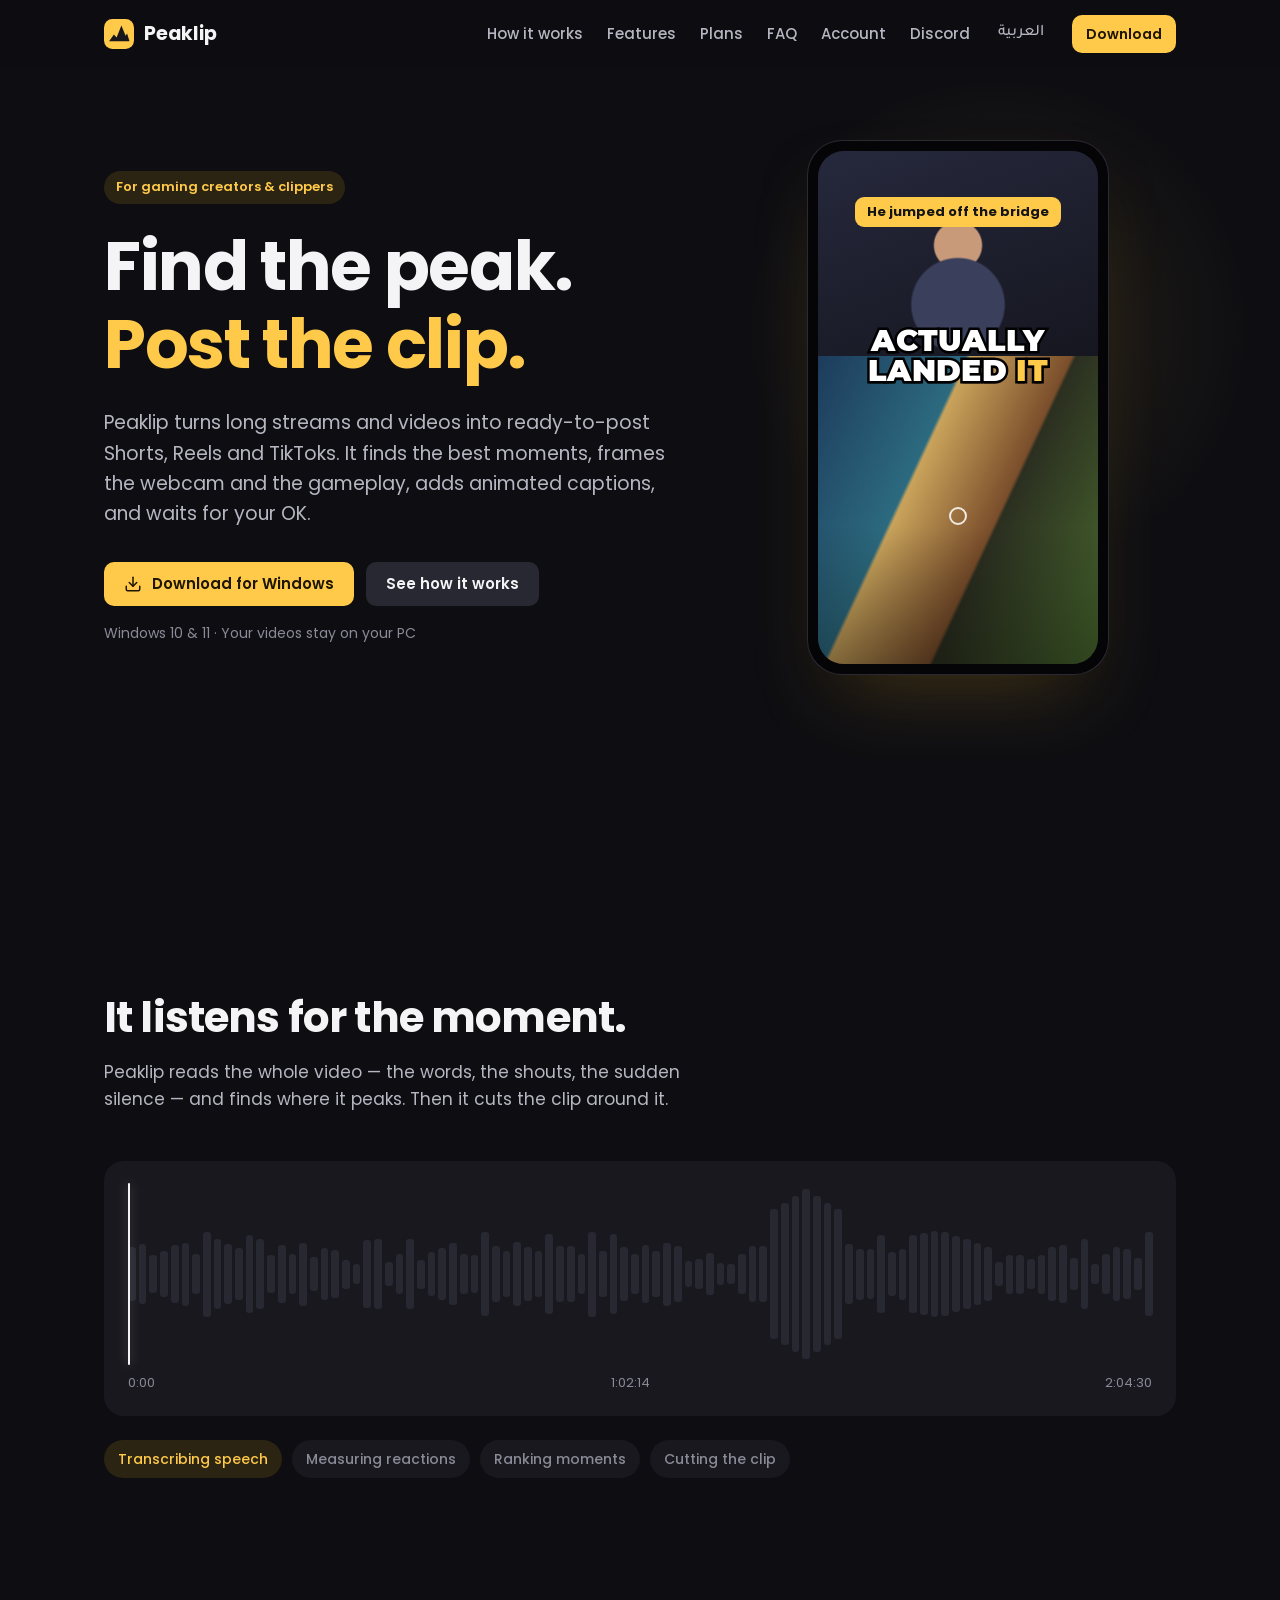
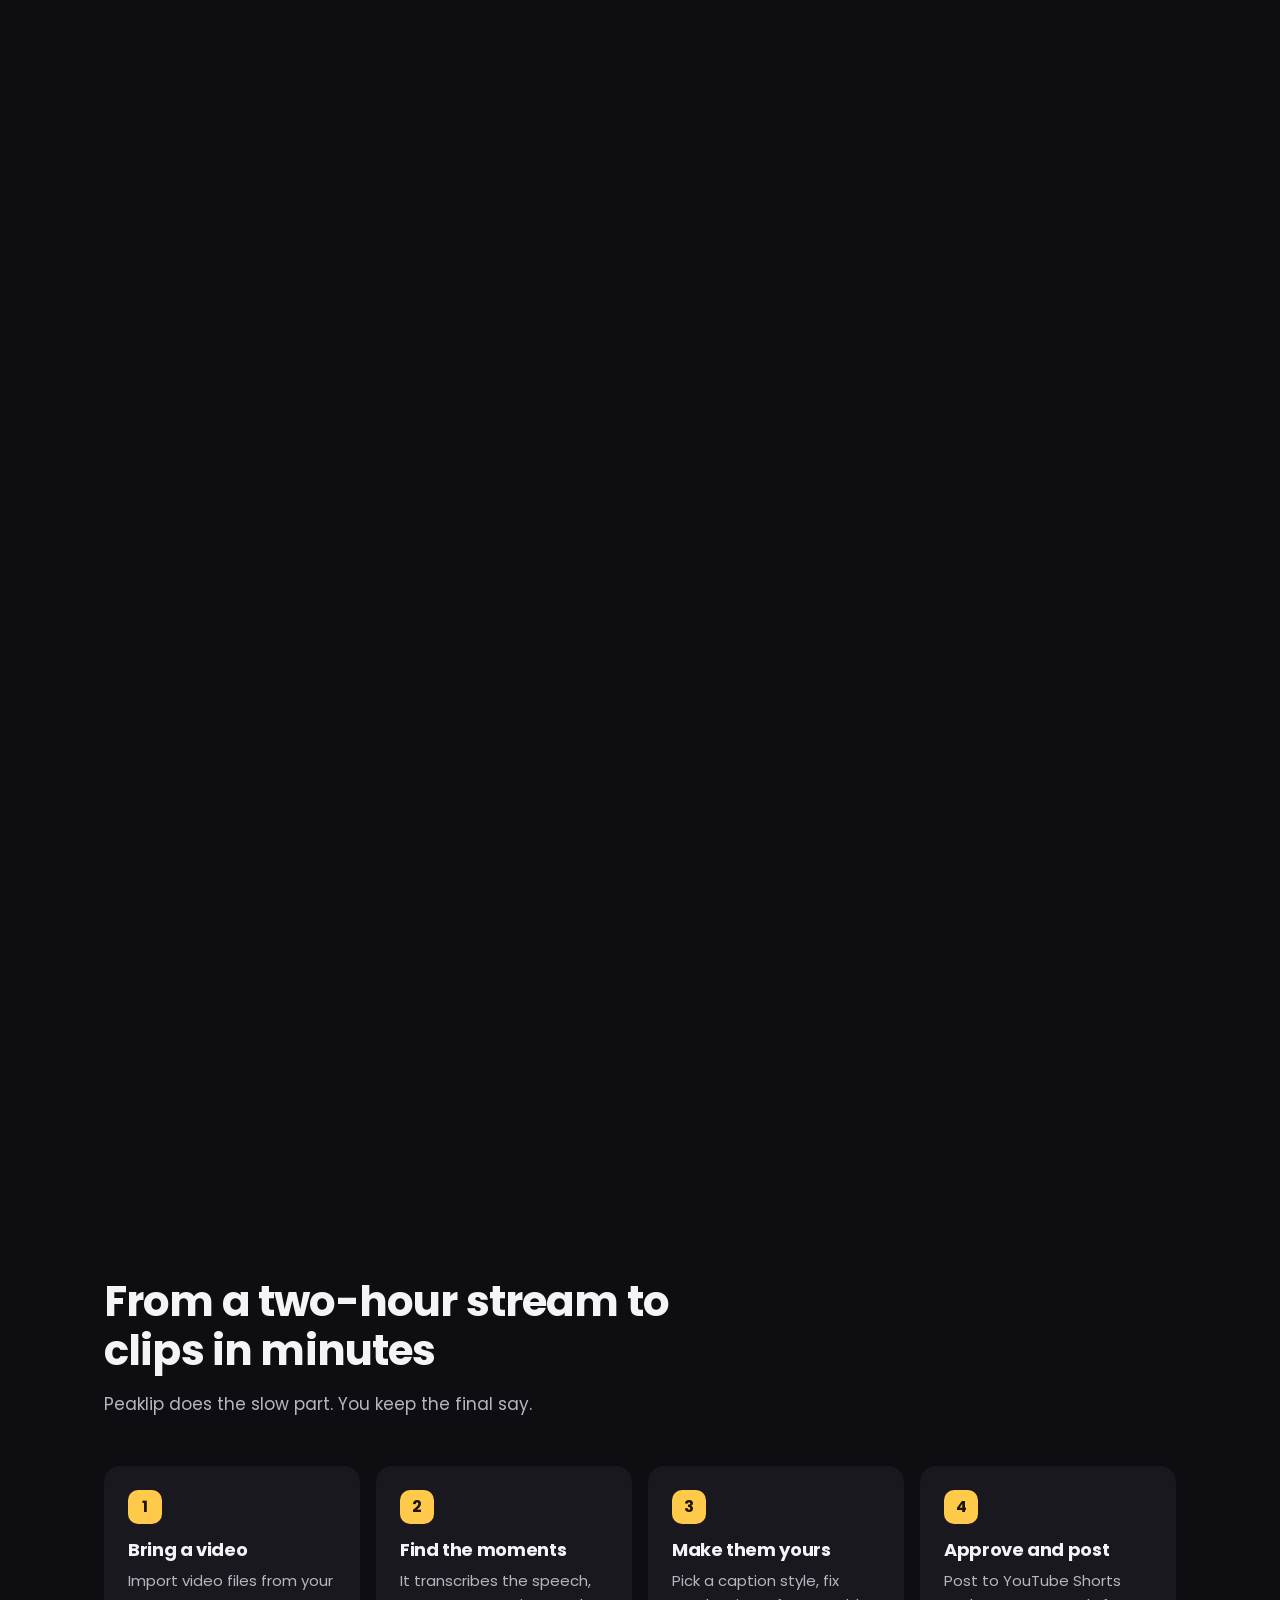
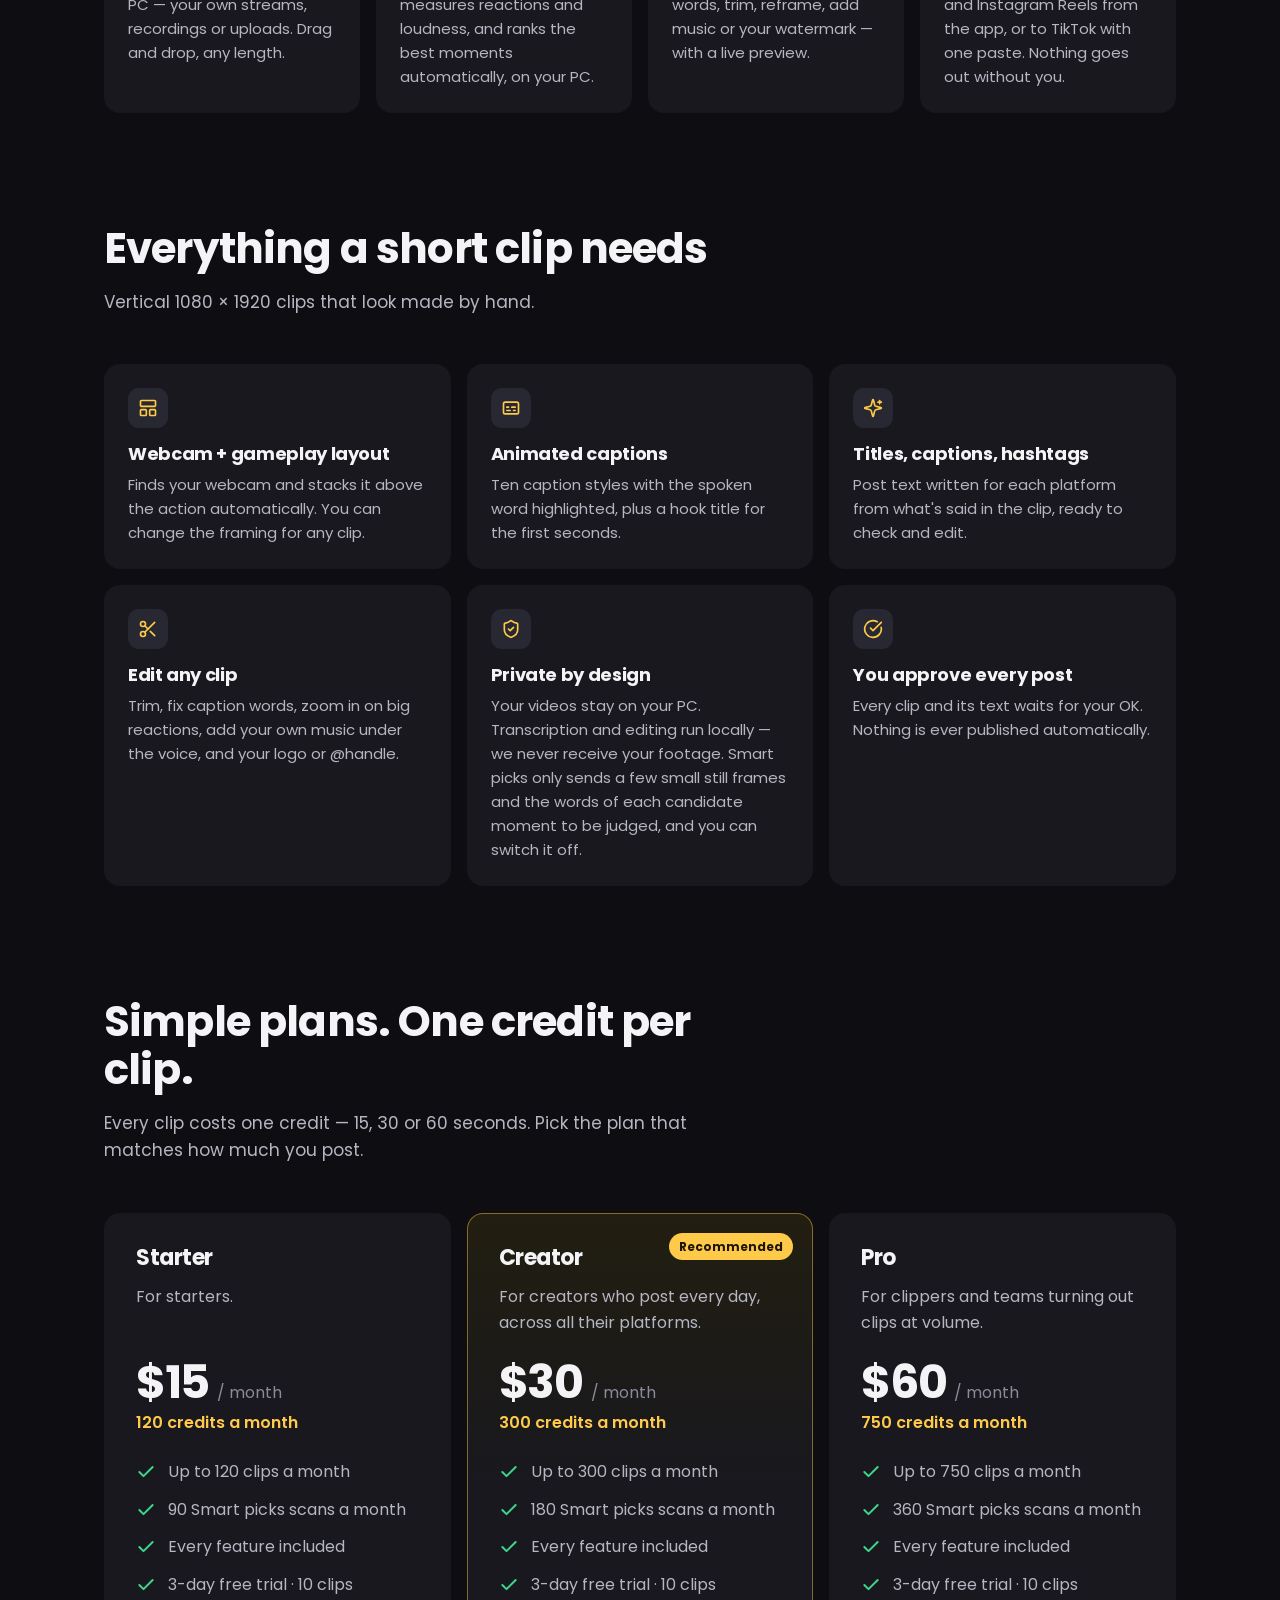
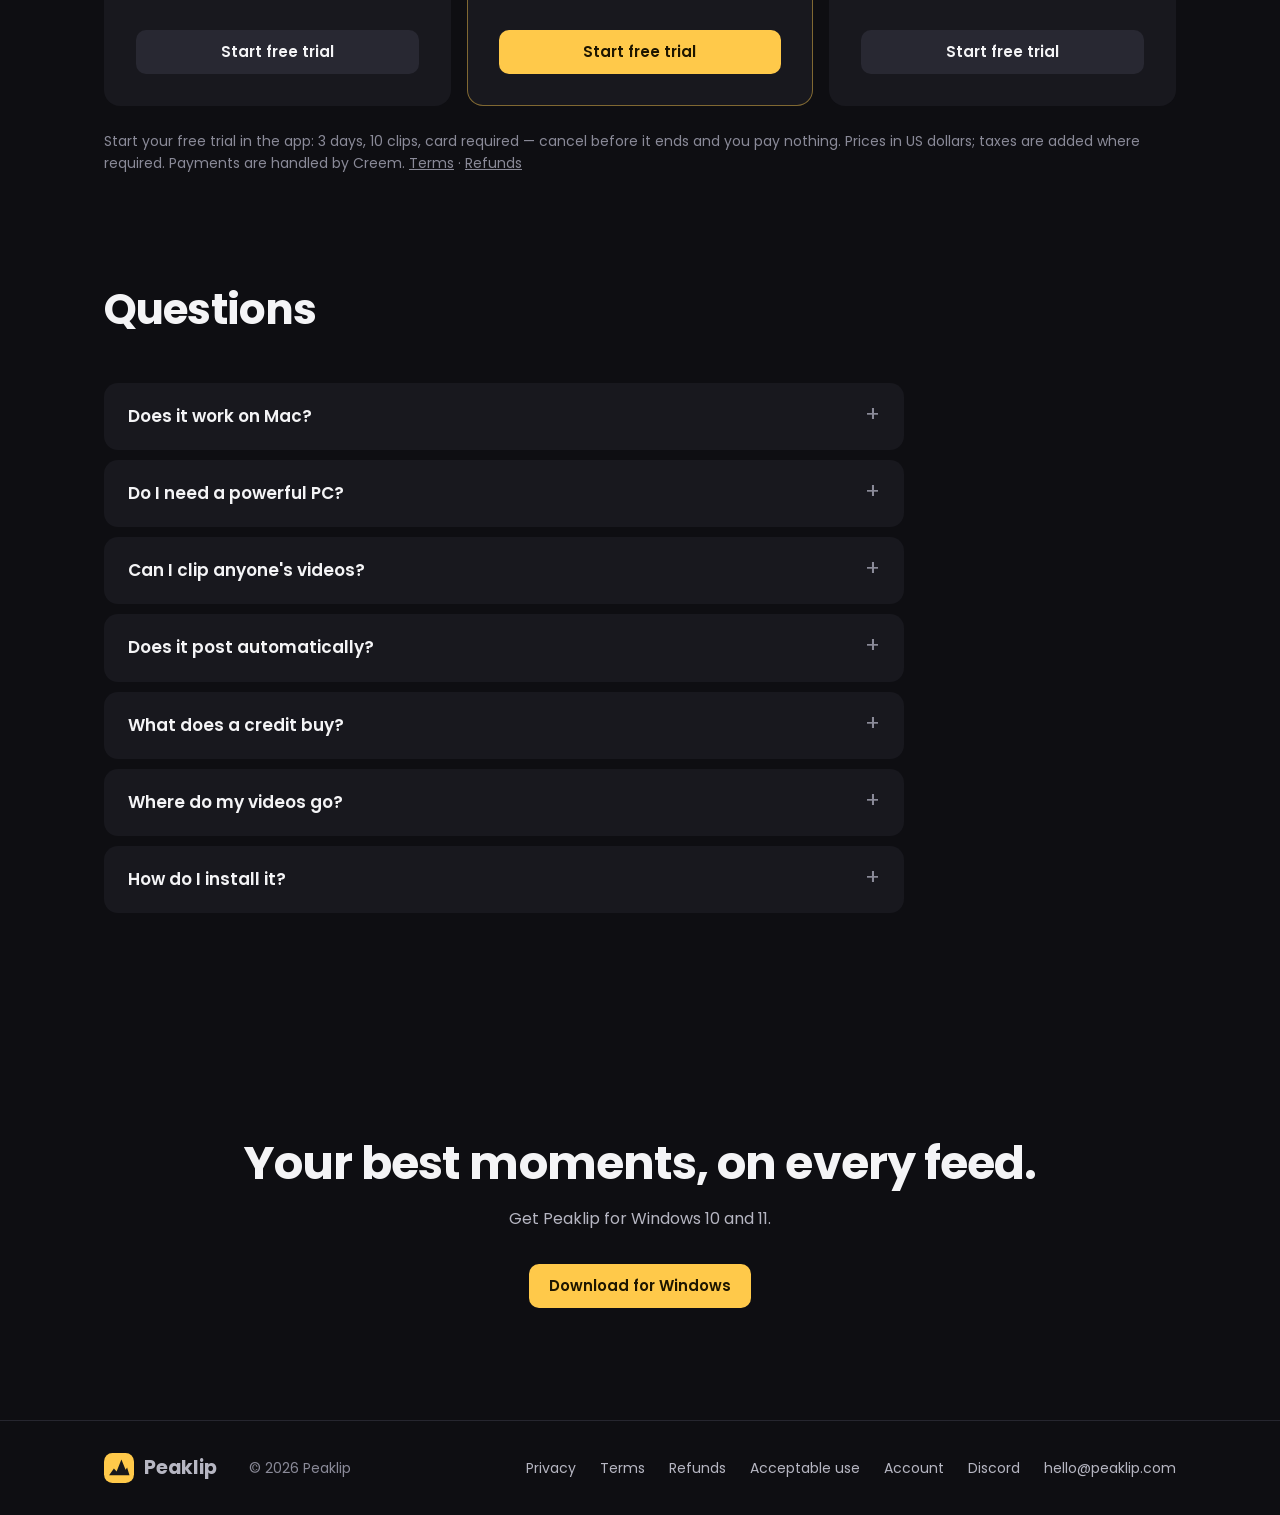
==== commit 6a6e9ff8: "Cookie banner + Meta Pixel (consent first), Privacy Policy EN/AR, style v7 The pixel stays off until" ====
--- a/index.html
+++ b/index.html
@@ -13,7 +13,7 @@
   <meta property="og:description" content="Find the peak. Post the clip. Long videos in, ready-to-post Shorts, Reels and TikToks out.">
   <meta property="og:url" content="https://peaklip.com/">
   <link rel="preload" href="assets/fonts/Poppins-Bold.woff2" as="font" type="font/woff2" crossorigin>
-  <link rel="stylesheet" href="assets/style.css?v=9">
+  <link rel="stylesheet" href="assets/style.css?v=7">
   <link rel="alternate" hreflang="en" href="https://peaklip.com/">
   <link rel="alternate" hreflang="ar" href="https://peaklip.com/ar/">
 </head>
@@ -143,60 +143,48 @@
         <h2>Simple plans. One credit per clip.</h2>
         <p>Every clip costs one credit — 15, 30 or 60 seconds. Pick the plan that matches how much you post.</p>
       </div>
-      <div class="billing reveal">
-        <div class="bill-toggle" role="group" aria-label="Billing period">
-          <button type="button" class="bill-opt" data-bill="month" aria-pressed="true">Monthly</button>
-          <button type="button" class="bill-opt" data-bill="year" aria-pressed="false">Yearly<span class="save-chip">Save 15%</span></button>
-        </div>
-      </div>
-      <div class="plans" data-bill="month">
+      <div class="plans">
         <article class="plan panel reveal glow-card">
           <h3>Starter</h3>
           <p class="plan-desc">For starters.</p>
-          <p class="price"><span class="amt m">$19</span><span class="amt y">$194</span><span class="per m">/ month</span><span class="per y">/ year</span></p>
-          <p class="price-sub"><span class="m">Billed monthly</span><span class="y">About <b>$16.17</b> a month · save 15%</span></p>
+          <p class="price"><span class="amt">$15</span><span class="per">/ month</span></p>
           <p class="plan-credits"><span class="n" data-to="120">120</span> credits a month</p>
           <ul class="checks">
             <li><svg viewBox="0 0 24 24" fill="none" stroke="currentColor" stroke-width="2.4" stroke-linecap="round" stroke-linejoin="round" aria-hidden="true"><path d="M20 6 9 17l-5-5"/></svg>Up to 120 clips a month</li>
             <li><svg viewBox="0 0 24 24" fill="none" stroke="currentColor" stroke-width="2.4" stroke-linecap="round" stroke-linejoin="round" aria-hidden="true"><path d="M20 6 9 17l-5-5"/></svg>90 Smart picks scans a month</li>
             <li><svg viewBox="0 0 24 24" fill="none" stroke="currentColor" stroke-width="2.4" stroke-linecap="round" stroke-linejoin="round" aria-hidden="true"><path d="M20 6 9 17l-5-5"/></svg>Every feature included</li>
-            <li class="m"><svg viewBox="0 0 24 24" fill="none" stroke="currentColor" stroke-width="2.4" stroke-linecap="round" stroke-linejoin="round" aria-hidden="true"><path d="M20 6 9 17l-5-5"/></svg>3-day free trial · 10 clips</li>
-            <li class="y"><svg viewBox="0 0 24 24" fill="none" stroke="currentColor" stroke-width="2.4" stroke-linecap="round" stroke-linejoin="round" aria-hidden="true"><path d="M20 6 9 17l-5-5"/></svg>Credits refill every month</li>
+            <li><svg viewBox="0 0 24 24" fill="none" stroke="currentColor" stroke-width="2.4" stroke-linecap="round" stroke-linejoin="round" aria-hidden="true"><path d="M20 6 9 17l-5-5"/></svg>3-day free trial · 10 clips</li>
           </ul>
-          <a class="btn btn-quiet plan-btn" href="https://github.com/AvDexter/peaklip-site/releases/latest/download/PeaklipSetup.exe"><span class="m">Start free trial</span><span class="y">Download Peaklip</span></a>
+          <a class="btn btn-quiet plan-btn" href="https://github.com/AvDexter/peaklip-site/releases/latest/download/PeaklipSetup.exe">Start free trial</a>
         </article>
         <article class="plan panel reveal glow-card plan-featured">
-          <span class="plan-badge">Most popular</span><h3>Creator</h3>
+          <span class="plan-badge">Recommended</span><h3>Creator</h3>
           <p class="plan-desc">For creators who post every day, across all their platforms.</p>
-          <p class="price"><span class="amt m">$39</span><span class="amt y">$398</span><span class="per m">/ month</span><span class="per y">/ year</span></p>
-          <p class="price-sub"><span class="m">Billed monthly</span><span class="y">About <b>$33.17</b> a month · save 15%</span></p>
+          <p class="price"><span class="amt">$30</span><span class="per">/ month</span></p>
           <p class="plan-credits"><span class="n" data-to="300">300</span> credits a month</p>
           <ul class="checks">
             <li><svg viewBox="0 0 24 24" fill="none" stroke="currentColor" stroke-width="2.4" stroke-linecap="round" stroke-linejoin="round" aria-hidden="true"><path d="M20 6 9 17l-5-5"/></svg>Up to 300 clips a month</li>
             <li><svg viewBox="0 0 24 24" fill="none" stroke="currentColor" stroke-width="2.4" stroke-linecap="round" stroke-linejoin="round" aria-hidden="true"><path d="M20 6 9 17l-5-5"/></svg>180 Smart picks scans a month</li>
             <li><svg viewBox="0 0 24 24" fill="none" stroke="currentColor" stroke-width="2.4" stroke-linecap="round" stroke-linejoin="round" aria-hidden="true"><path d="M20 6 9 17l-5-5"/></svg>Every feature included</li>
-            <li class="m"><svg viewBox="0 0 24 24" fill="none" stroke="currentColor" stroke-width="2.4" stroke-linecap="round" stroke-linejoin="round" aria-hidden="true"><path d="M20 6 9 17l-5-5"/></svg>3-day free trial · 10 clips</li>
-            <li class="y"><svg viewBox="0 0 24 24" fill="none" stroke="currentColor" stroke-width="2.4" stroke-linecap="round" stroke-linejoin="round" aria-hidden="true"><path d="M20 6 9 17l-5-5"/></svg>Credits refill every month</li>
+            <li><svg viewBox="0 0 24 24" fill="none" stroke="currentColor" stroke-width="2.4" stroke-linecap="round" stroke-linejoin="round" aria-hidden="true"><path d="M20 6 9 17l-5-5"/></svg>3-day free trial · 10 clips</li>
           </ul>
-          <a class="btn btn-primary plan-btn" href="https://github.com/AvDexter/peaklip-site/releases/latest/download/PeaklipSetup.exe"><span class="m">Start free trial</span><span class="y">Download Peaklip</span></a>
+          <a class="btn btn-primary plan-btn" href="https://github.com/AvDexter/peaklip-site/releases/latest/download/PeaklipSetup.exe">Start free trial</a>
         </article>
         <article class="plan panel reveal glow-card">
           <h3>Pro</h3>
           <p class="plan-desc">For clippers and teams turning out clips at volume.</p>
-          <p class="price"><span class="amt m">$69</span><span class="amt y">$704</span><span class="per m">/ month</span><span class="per y">/ year</span></p>
-          <p class="price-sub"><span class="m">Billed monthly</span><span class="y">About <b>$58.67</b> a month · save 15%</span></p>
+          <p class="price"><span class="amt">$60</span><span class="per">/ month</span></p>
           <p class="plan-credits"><span class="n" data-to="750">750</span> credits a month</p>
           <ul class="checks">
             <li><svg viewBox="0 0 24 24" fill="none" stroke="currentColor" stroke-width="2.4" stroke-linecap="round" stroke-linejoin="round" aria-hidden="true"><path d="M20 6 9 17l-5-5"/></svg>Up to 750 clips a month</li>
             <li><svg viewBox="0 0 24 24" fill="none" stroke="currentColor" stroke-width="2.4" stroke-linecap="round" stroke-linejoin="round" aria-hidden="true"><path d="M20 6 9 17l-5-5"/></svg>360 Smart picks scans a month</li>
             <li><svg viewBox="0 0 24 24" fill="none" stroke="currentColor" stroke-width="2.4" stroke-linecap="round" stroke-linejoin="round" aria-hidden="true"><path d="M20 6 9 17l-5-5"/></svg>Every feature included</li>
-            <li class="m"><svg viewBox="0 0 24 24" fill="none" stroke="currentColor" stroke-width="2.4" stroke-linecap="round" stroke-linejoin="round" aria-hidden="true"><path d="M20 6 9 17l-5-5"/></svg>3-day free trial · 10 clips</li>
-            <li class="y"><svg viewBox="0 0 24 24" fill="none" stroke="currentColor" stroke-width="2.4" stroke-linecap="round" stroke-linejoin="round" aria-hidden="true"><path d="M20 6 9 17l-5-5"/></svg>Credits refill every month</li>
+            <li><svg viewBox="0 0 24 24" fill="none" stroke="currentColor" stroke-width="2.4" stroke-linecap="round" stroke-linejoin="round" aria-hidden="true"><path d="M20 6 9 17l-5-5"/></svg>3-day free trial · 10 clips</li>
           </ul>
-          <a class="btn btn-quiet plan-btn" href="https://github.com/AvDexter/peaklip-site/releases/latest/download/PeaklipSetup.exe"><span class="m">Start free trial</span><span class="y">Download Peaklip</span></a>
-        </article>
-      </div>
-      <p class="plans-note reveal">Start your free trial in the app: 3 days, 10 clips, card required — cancel before it ends and you pay nothing. Yearly plans are paid once a year, about 15% less than paying monthly, with credits and Smart picks scans still refilled every month; they have no free trial. Prices in US dollars; taxes are added where required. Payments are handled by Creem. <a href="terms.html">Terms</a> · <a href="refunds.html">Refunds</a></p>
+          <a class="btn btn-quiet plan-btn" href="https://github.com/AvDexter/peaklip-site/releases/latest/download/PeaklipSetup.exe">Start free trial</a>
+        </article>
+      </div>
+      <p class="plans-note reveal">Start your free trial in the app: 3 days, 10 clips, card required — cancel before it ends and you pay nothing. Prices in US dollars; taxes are added where required. Payments are handled by Creem. <a href="terms.html">Terms</a> · <a href="refunds.html">Refunds</a></p>
     </div>
   </section>
 
@@ -241,7 +229,7 @@
   </div>
 </footer>
 
-<script src="assets/site.js?v=6" defer></script>
+<script src="assets/site.js?v=5" defer></script>
 <script src="assets/consent.js?v=1" defer></script>
 </body>
 </html>
--- a/assets/style.css
+++ b/assets/style.css
@@ -309,24 +309,6 @@
 [dir="rtl"] .price .amt, [dir="rtl"] .rates .cost { font-family: "Poppins", sans-serif; }
 [dir="rtl"] .faq summary::after { margin-inline-start: 8px; }
 
-/* ---------- monthly / yearly (11 Nov 2026) ---------- */
-.billing { display: flex; justify-content: center; margin: 0 0 var(--space-4); }
-.bill-toggle { display: inline-flex; gap: 4px; padding: 5px; background: var(--surface); border: 1px solid var(--border, rgba(255,255,255,0.08)); border-radius: 999px; }
-.bill-opt { font: inherit; font-weight: 600; font-size: 15px; color: var(--text-2, #B6B6C2); background: transparent; border: 0; border-radius: 999px; padding: 9px 20px; cursor: pointer; display: inline-flex; align-items: center; gap: 8px; transition: background .2s ease, color .2s ease; }
-.bill-opt:hover { color: var(--text); }
-.bill-opt[aria-pressed="true"] { background: var(--accent); color: var(--accent-text); }
-.bill-opt:focus-visible { outline: 2px solid var(--accent); outline-offset: 2px; }
-.save-chip { font-size: 12px; font-weight: 700; padding: 2px 8px; border-radius: 999px; background: rgba(61, 214, 140, 0.16); color: #3DD68C; }
-.bill-opt[aria-pressed="true"] .save-chip { background: rgba(30, 22, 0, 0.14); color: var(--accent-text); }
-.plans[data-bill="month"] .y, .plans[data-bill="year"] .m { display: none !important; }
-.price-sub { color: var(--text-3); font-size: 14px; margin: 0 0 var(--space-3); min-height: 1.5em; }
-.plans[data-bill="year"] .price-sub { color: #3DD68C; }
-.price-sub b { color: inherit; }
-.plans .amt { animation: none; }
-.plans.switching .price .amt, .plans.switching .price-sub { animation: price-in .35s ease both; }
-@keyframes price-in { from { opacity: 0; transform: translateY(6px); } to { opacity: 1; transform: none; } }
-@media (prefers-reduced-motion: reduce) { .plans.switching .price .amt, .plans.switching .price-sub { animation: none; } }
-@media (max-width: 480px) { .bill-opt { padding: 8px 14px; font-size: 14px; } }
 /* Cookie banner (assets/consent.js; shown only when ad measurement is switched on) */
 .cookie-bar { position: fixed; left: 16px; right: 16px; bottom: 16px; z-index: 60; max-width: 640px; margin: 0 auto;
   display: flex; align-items: center; gap: 16px; flex-wrap: wrap; padding: 16px 18px; border-radius: var(--radius);
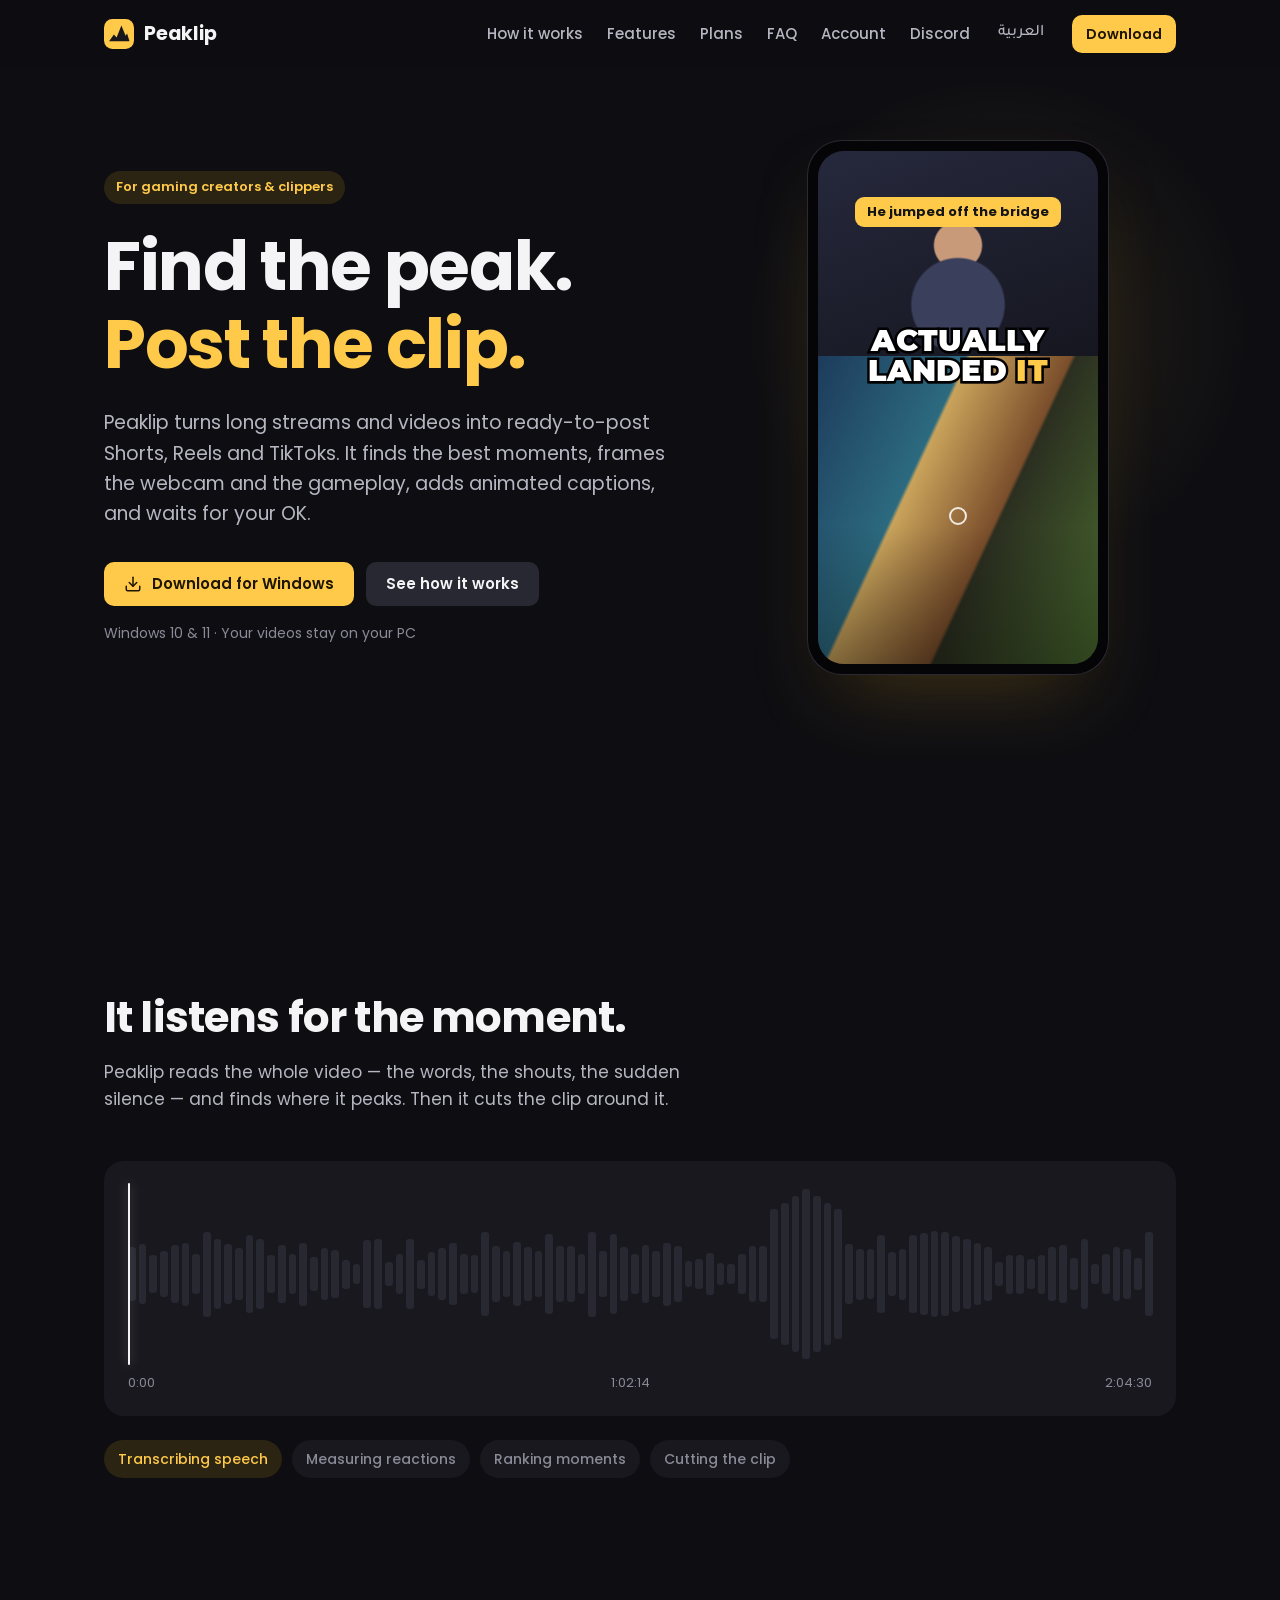
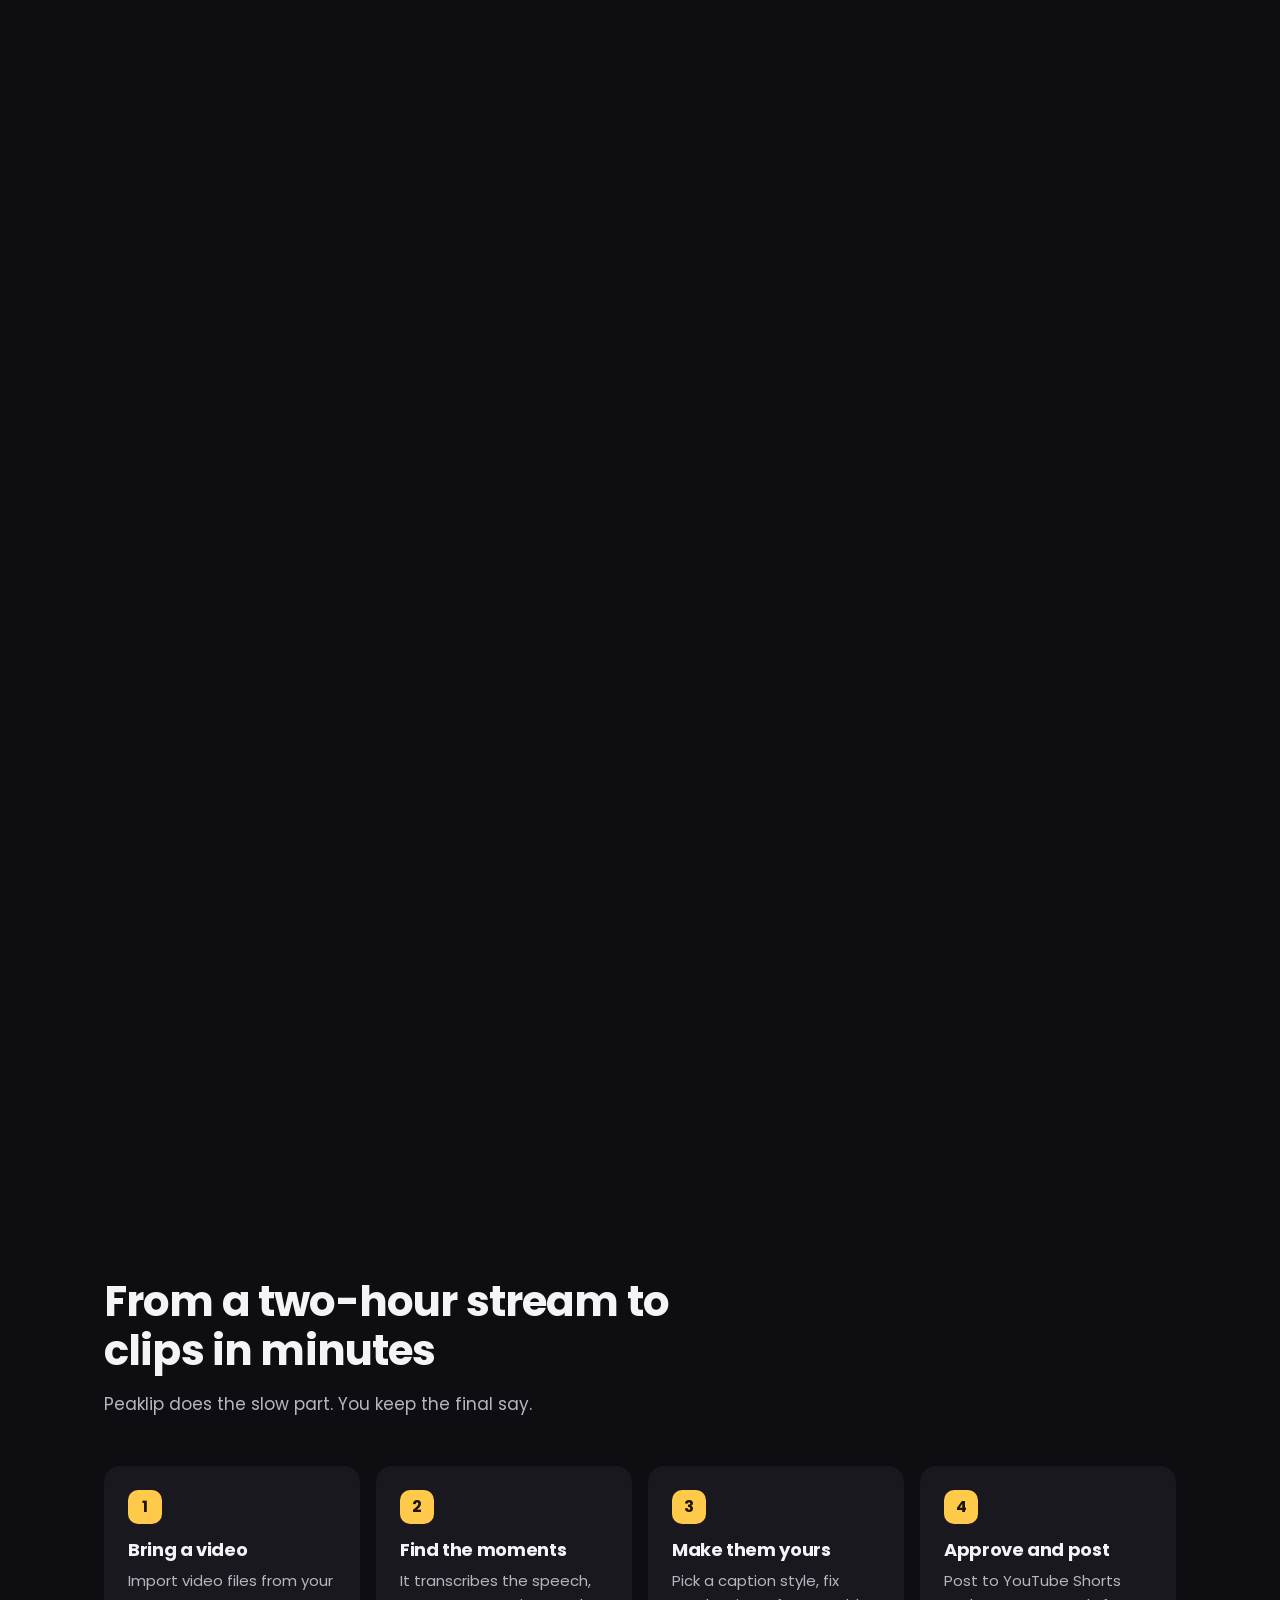
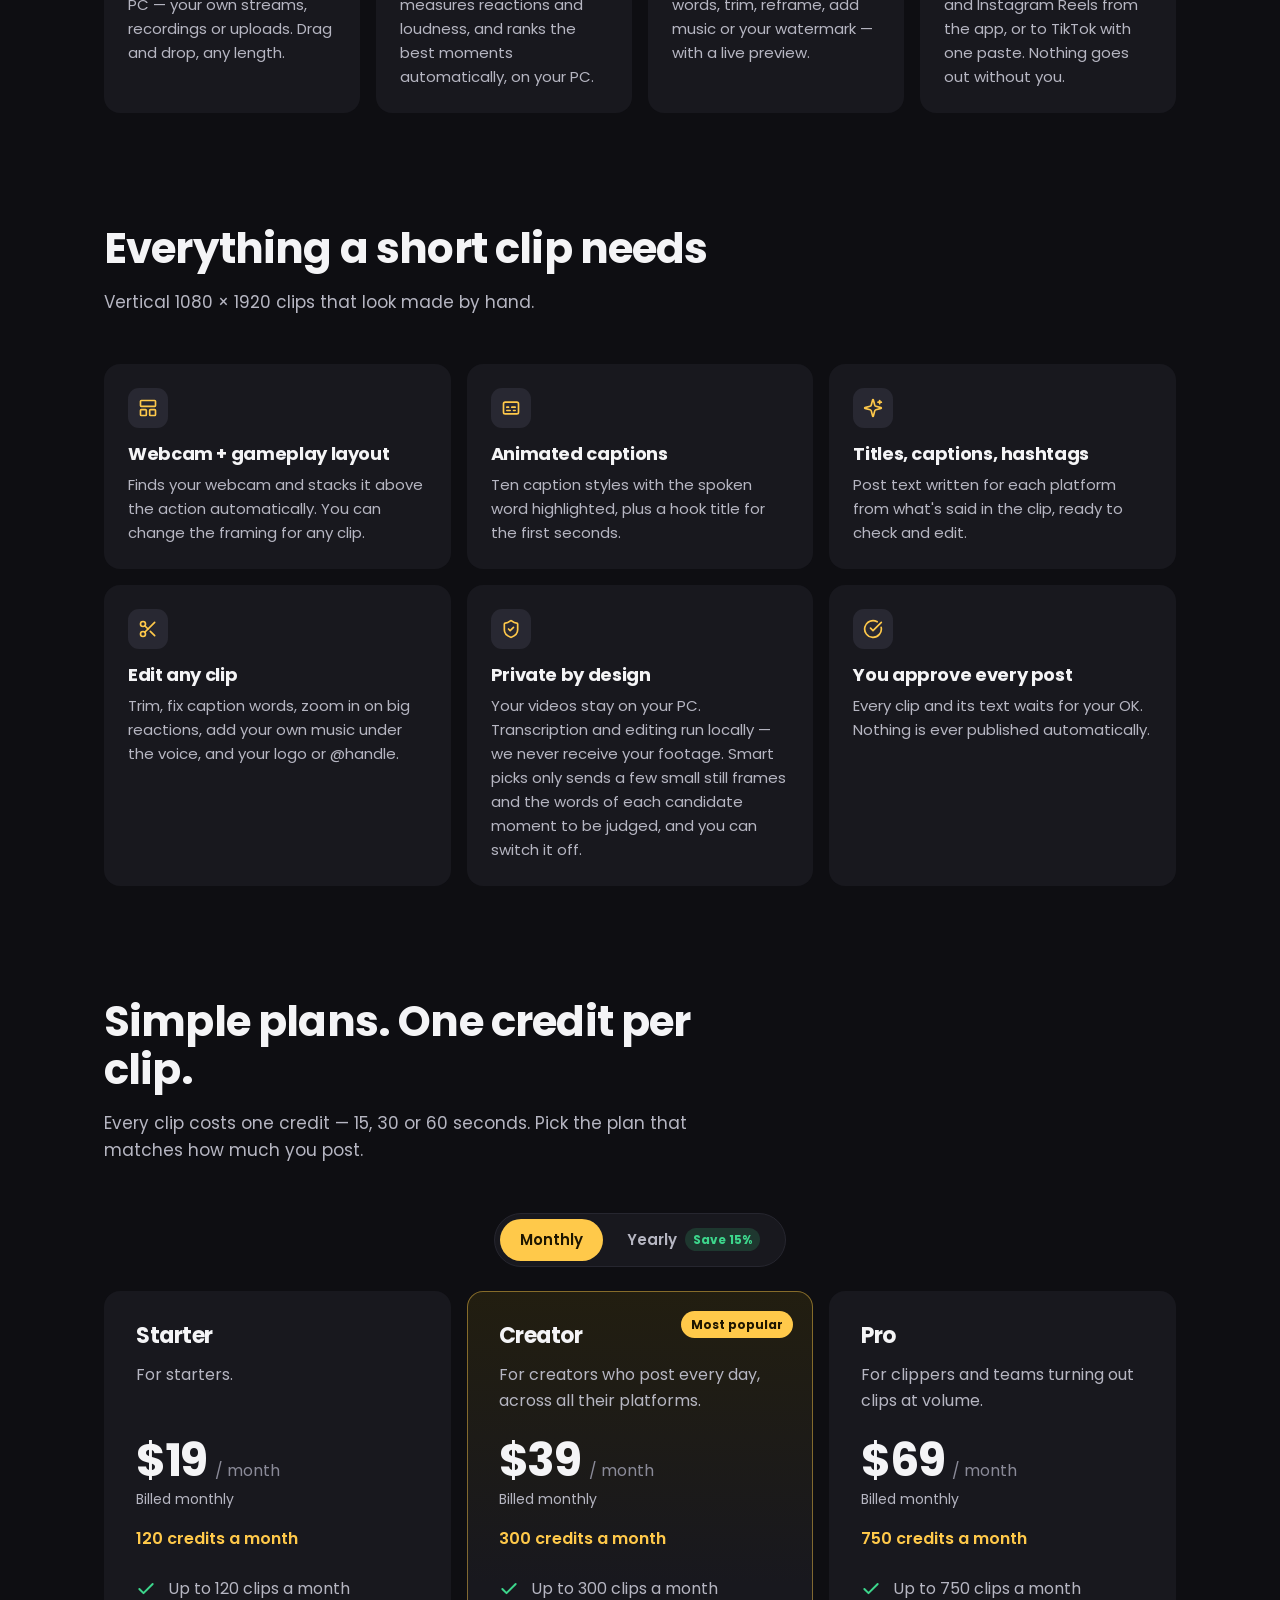
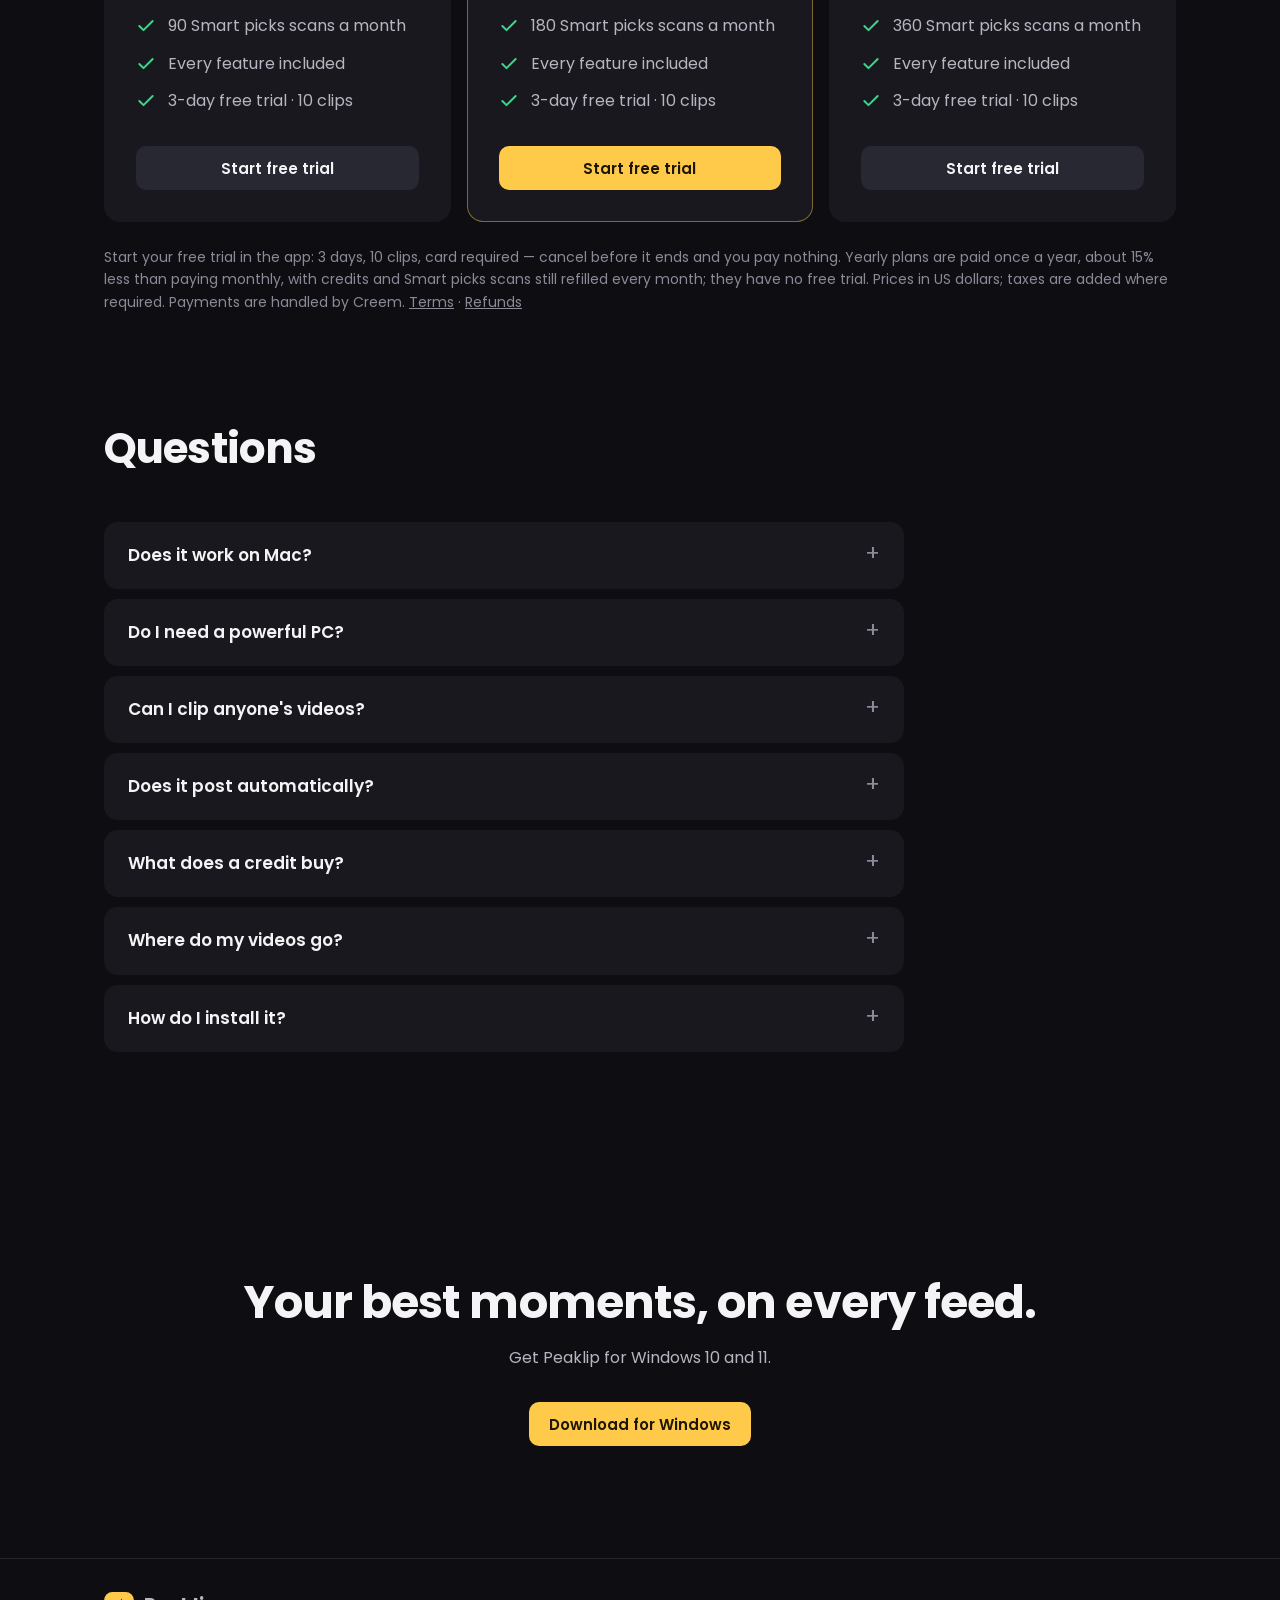
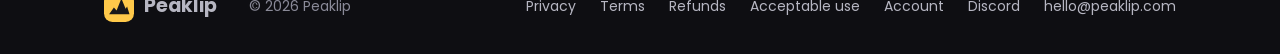
==== commit 08de20bc: "Pricing: Monthly / Yearly toggle (Save 15%), new prices, Creator 'Most popular'; Terms & Refunds for" ====
--- a/index.html
+++ b/index.html
@@ -13,7 +13,7 @@
   <meta property="og:description" content="Find the peak. Post the clip. Long videos in, ready-to-post Shorts, Reels and TikToks out.">
   <meta property="og:url" content="https://peaklip.com/">
   <link rel="preload" href="assets/fonts/Poppins-Bold.woff2" as="font" type="font/woff2" crossorigin>
-  <link rel="stylesheet" href="assets/style.css?v=7">
+  <link rel="stylesheet" href="assets/style.css?v=8">
   <link rel="alternate" hreflang="en" href="https://peaklip.com/">
   <link rel="alternate" hreflang="ar" href="https://peaklip.com/ar/">
 </head>
@@ -143,48 +143,60 @@
         <h2>Simple plans. One credit per clip.</h2>
         <p>Every clip costs one credit — 15, 30 or 60 seconds. Pick the plan that matches how much you post.</p>
       </div>
-      <div class="plans">
+      <div class="billing reveal">
+        <div class="bill-toggle" role="group" aria-label="Billing period">
+          <button type="button" class="bill-opt" data-bill="month" aria-pressed="true">Monthly</button>
+          <button type="button" class="bill-opt" data-bill="year" aria-pressed="false">Yearly<span class="save-chip">Save 15%</span></button>
+        </div>
+      </div>
+      <div class="plans" data-bill="month">
         <article class="plan panel reveal glow-card">
           <h3>Starter</h3>
           <p class="plan-desc">For starters.</p>
-          <p class="price"><span class="amt">$15</span><span class="per">/ month</span></p>
+          <p class="price"><span class="amt m">$19</span><span class="amt y">$194</span><span class="per m">/ month</span><span class="per y">/ year</span></p>
+          <p class="price-sub"><span class="m">Billed monthly</span><span class="y">About <b>$16.17</b> a month · save 15%</span></p>
           <p class="plan-credits"><span class="n" data-to="120">120</span> credits a month</p>
           <ul class="checks">
             <li><svg viewBox="0 0 24 24" fill="none" stroke="currentColor" stroke-width="2.4" stroke-linecap="round" stroke-linejoin="round" aria-hidden="true"><path d="M20 6 9 17l-5-5"/></svg>Up to 120 clips a month</li>
             <li><svg viewBox="0 0 24 24" fill="none" stroke="currentColor" stroke-width="2.4" stroke-linecap="round" stroke-linejoin="round" aria-hidden="true"><path d="M20 6 9 17l-5-5"/></svg>90 Smart picks scans a month</li>
             <li><svg viewBox="0 0 24 24" fill="none" stroke="currentColor" stroke-width="2.4" stroke-linecap="round" stroke-linejoin="round" aria-hidden="true"><path d="M20 6 9 17l-5-5"/></svg>Every feature included</li>
-            <li><svg viewBox="0 0 24 24" fill="none" stroke="currentColor" stroke-width="2.4" stroke-linecap="round" stroke-linejoin="round" aria-hidden="true"><path d="M20 6 9 17l-5-5"/></svg>3-day free trial · 10 clips</li>
+            <li class="m"><svg viewBox="0 0 24 24" fill="none" stroke="currentColor" stroke-width="2.4" stroke-linecap="round" stroke-linejoin="round" aria-hidden="true"><path d="M20 6 9 17l-5-5"/></svg>3-day free trial · 10 clips</li>
+            <li class="y"><svg viewBox="0 0 24 24" fill="none" stroke="currentColor" stroke-width="2.4" stroke-linecap="round" stroke-linejoin="round" aria-hidden="true"><path d="M20 6 9 17l-5-5"/></svg>Credits refill every month</li>
           </ul>
-          <a class="btn btn-quiet plan-btn" href="https://github.com/AvDexter/peaklip-site/releases/latest/download/PeaklipSetup.exe">Start free trial</a>
+          <a class="btn btn-quiet plan-btn" href="https://github.com/AvDexter/peaklip-site/releases/latest/download/PeaklipSetup.exe"><span class="m">Start free trial</span><span class="y">Download Peaklip</span></a>
         </article>
         <article class="plan panel reveal glow-card plan-featured">
-          <span class="plan-badge">Recommended</span><h3>Creator</h3>
+          <span class="plan-badge">Most popular</span><h3>Creator</h3>
           <p class="plan-desc">For creators who post every day, across all their platforms.</p>
-          <p class="price"><span class="amt">$30</span><span class="per">/ month</span></p>
+          <p class="price"><span class="amt m">$39</span><span class="amt y">$398</span><span class="per m">/ month</span><span class="per y">/ year</span></p>
+          <p class="price-sub"><span class="m">Billed monthly</span><span class="y">About <b>$33.17</b> a month · save 15%</span></p>
           <p class="plan-credits"><span class="n" data-to="300">300</span> credits a month</p>
           <ul class="checks">
             <li><svg viewBox="0 0 24 24" fill="none" stroke="currentColor" stroke-width="2.4" stroke-linecap="round" stroke-linejoin="round" aria-hidden="true"><path d="M20 6 9 17l-5-5"/></svg>Up to 300 clips a month</li>
             <li><svg viewBox="0 0 24 24" fill="none" stroke="currentColor" stroke-width="2.4" stroke-linecap="round" stroke-linejoin="round" aria-hidden="true"><path d="M20 6 9 17l-5-5"/></svg>180 Smart picks scans a month</li>
             <li><svg viewBox="0 0 24 24" fill="none" stroke="currentColor" stroke-width="2.4" stroke-linecap="round" stroke-linejoin="round" aria-hidden="true"><path d="M20 6 9 17l-5-5"/></svg>Every feature included</li>
-            <li><svg viewBox="0 0 24 24" fill="none" stroke="currentColor" stroke-width="2.4" stroke-linecap="round" stroke-linejoin="round" aria-hidden="true"><path d="M20 6 9 17l-5-5"/></svg>3-day free trial · 10 clips</li>
+            <li class="m"><svg viewBox="0 0 24 24" fill="none" stroke="currentColor" stroke-width="2.4" stroke-linecap="round" stroke-linejoin="round" aria-hidden="true"><path d="M20 6 9 17l-5-5"/></svg>3-day free trial · 10 clips</li>
+            <li class="y"><svg viewBox="0 0 24 24" fill="none" stroke="currentColor" stroke-width="2.4" stroke-linecap="round" stroke-linejoin="round" aria-hidden="true"><path d="M20 6 9 17l-5-5"/></svg>Credits refill every month</li>
           </ul>
-          <a class="btn btn-primary plan-btn" href="https://github.com/AvDexter/peaklip-site/releases/latest/download/PeaklipSetup.exe">Start free trial</a>
+          <a class="btn btn-primary plan-btn" href="https://github.com/AvDexter/peaklip-site/releases/latest/download/PeaklipSetup.exe"><span class="m">Start free trial</span><span class="y">Download Peaklip</span></a>
         </article>
         <article class="plan panel reveal glow-card">
           <h3>Pro</h3>
           <p class="plan-desc">For clippers and teams turning out clips at volume.</p>
-          <p class="price"><span class="amt">$60</span><span class="per">/ month</span></p>
+          <p class="price"><span class="amt m">$69</span><span class="amt y">$704</span><span class="per m">/ month</span><span class="per y">/ year</span></p>
+          <p class="price-sub"><span class="m">Billed monthly</span><span class="y">About <b>$58.67</b> a month · save 15%</span></p>
           <p class="plan-credits"><span class="n" data-to="750">750</span> credits a month</p>
           <ul class="checks">
             <li><svg viewBox="0 0 24 24" fill="none" stroke="currentColor" stroke-width="2.4" stroke-linecap="round" stroke-linejoin="round" aria-hidden="true"><path d="M20 6 9 17l-5-5"/></svg>Up to 750 clips a month</li>
             <li><svg viewBox="0 0 24 24" fill="none" stroke="currentColor" stroke-width="2.4" stroke-linecap="round" stroke-linejoin="round" aria-hidden="true"><path d="M20 6 9 17l-5-5"/></svg>360 Smart picks scans a month</li>
             <li><svg viewBox="0 0 24 24" fill="none" stroke="currentColor" stroke-width="2.4" stroke-linecap="round" stroke-linejoin="round" aria-hidden="true"><path d="M20 6 9 17l-5-5"/></svg>Every feature included</li>
-            <li><svg viewBox="0 0 24 24" fill="none" stroke="currentColor" stroke-width="2.4" stroke-linecap="round" stroke-linejoin="round" aria-hidden="true"><path d="M20 6 9 17l-5-5"/></svg>3-day free trial · 10 clips</li>
+            <li class="m"><svg viewBox="0 0 24 24" fill="none" stroke="currentColor" stroke-width="2.4" stroke-linecap="round" stroke-linejoin="round" aria-hidden="true"><path d="M20 6 9 17l-5-5"/></svg>3-day free trial · 10 clips</li>
+            <li class="y"><svg viewBox="0 0 24 24" fill="none" stroke="currentColor" stroke-width="2.4" stroke-linecap="round" stroke-linejoin="round" aria-hidden="true"><path d="M20 6 9 17l-5-5"/></svg>Credits refill every month</li>
           </ul>
-          <a class="btn btn-quiet plan-btn" href="https://github.com/AvDexter/peaklip-site/releases/latest/download/PeaklipSetup.exe">Start free trial</a>
-        </article>
-      </div>
-      <p class="plans-note reveal">Start your free trial in the app: 3 days, 10 clips, card required — cancel before it ends and you pay nothing. Prices in US dollars; taxes are added where required. Payments are handled by Creem. <a href="terms.html">Terms</a> · <a href="refunds.html">Refunds</a></p>
+          <a class="btn btn-quiet plan-btn" href="https://github.com/AvDexter/peaklip-site/releases/latest/download/PeaklipSetup.exe"><span class="m">Start free trial</span><span class="y">Download Peaklip</span></a>
+        </article>
+      </div>
+      <p class="plans-note reveal">Start your free trial in the app: 3 days, 10 clips, card required — cancel before it ends and you pay nothing. Yearly plans are paid once a year, about 15% less than paying monthly, with credits and Smart picks scans still refilled every month; they have no free trial. Prices in US dollars; taxes are added where required. Payments are handled by Creem. <a href="terms.html">Terms</a> · <a href="refunds.html">Refunds</a></p>
     </div>
   </section>
 
@@ -229,7 +241,6 @@
   </div>
 </footer>
 
-<script src="assets/site.js?v=5" defer></script>
-<script src="assets/consent.js?v=1" defer></script>
+<script src="assets/site.js?v=6" defer></script>
 </body>
 </html>
--- a/assets/style.css
+++ b/assets/style.css
@@ -309,10 +309,21 @@
 [dir="rtl"] .price .amt, [dir="rtl"] .rates .cost { font-family: "Poppins", sans-serif; }
 [dir="rtl"] .faq summary::after { margin-inline-start: 8px; }
 
-/* Cookie banner (assets/consent.js; shown only when ad measurement is switched on) */
-.cookie-bar { position: fixed; left: 16px; right: 16px; bottom: 16px; z-index: 60; max-width: 640px; margin: 0 auto;
-  display: flex; align-items: center; gap: 16px; flex-wrap: wrap; padding: 16px 18px; border-radius: var(--radius);
-  background: var(--surface-2); border: 1px solid var(--border); box-shadow: 0 18px 50px rgba(0, 0, 0, .45); }
-.cookie-bar p { flex: 1 1 280px; margin: 0; font-size: 14px; line-height: 1.5; color: var(--text-2); }
-.cookie-bar a { color: var(--accent); }
-.cookie-actions { display: flex; gap: 10px; }
+/* ---------- monthly / yearly (11 Nov 2026) ---------- */
+.billing { display: flex; justify-content: center; margin: 0 0 var(--space-4); }
+.bill-toggle { display: inline-flex; gap: 4px; padding: 5px; background: var(--surface); border: 1px solid var(--border, rgba(255,255,255,0.08)); border-radius: 999px; }
+.bill-opt { font: inherit; font-weight: 600; font-size: 15px; color: var(--text-2, #B6B6C2); background: transparent; border: 0; border-radius: 999px; padding: 9px 20px; cursor: pointer; display: inline-flex; align-items: center; gap: 8px; transition: background .2s ease, color .2s ease; }
+.bill-opt:hover { color: var(--text); }
+.bill-opt[aria-pressed="true"] { background: var(--accent); color: var(--accent-text); }
+.bill-opt:focus-visible { outline: 2px solid var(--accent); outline-offset: 2px; }
+.save-chip { font-size: 12px; font-weight: 700; padding: 2px 8px; border-radius: 999px; background: rgba(61, 214, 140, 0.16); color: #3DD68C; }
+.bill-opt[aria-pressed="true"] .save-chip { background: rgba(30, 22, 0, 0.14); color: var(--accent-text); }
+.plans[data-bill="month"] .y, .plans[data-bill="year"] .m { display: none !important; }
+.price-sub { color: var(--text-3); font-size: 14px; margin: 0 0 var(--space-3); min-height: 1.5em; }
+.plans[data-bill="year"] .price-sub { color: #3DD68C; }
+.price-sub b { color: inherit; }
+.plans .amt { animation: none; }
+.plans.switching .price .amt, .plans.switching .price-sub { animation: price-in .35s ease both; }
+@keyframes price-in { from { opacity: 0; transform: translateY(6px); } to { opacity: 1; transform: none; } }
+@media (prefers-reduced-motion: reduce) { .plans.switching .price .amt, .plans.switching .price-sub { animation: none; } }
+@media (max-width: 480px) { .bill-opt { padding: 8px 14px; font-size: 14px; } }
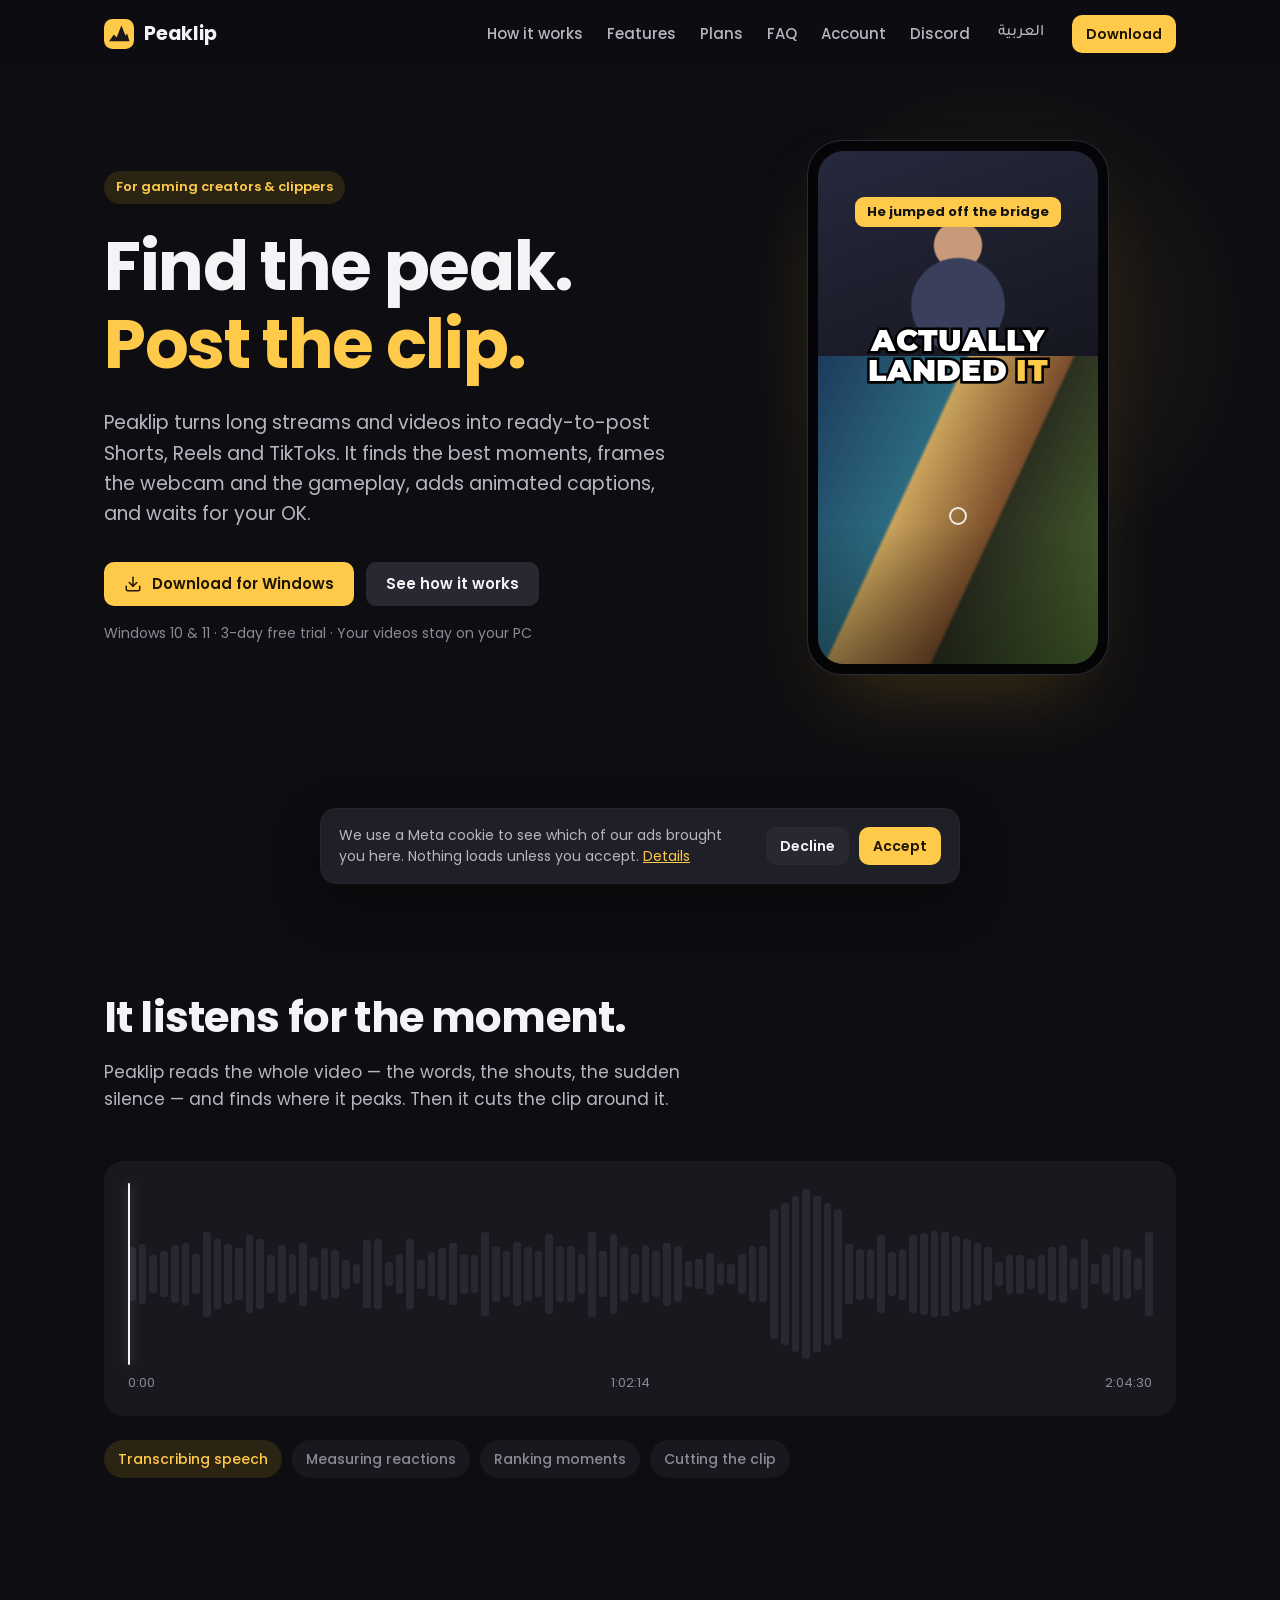
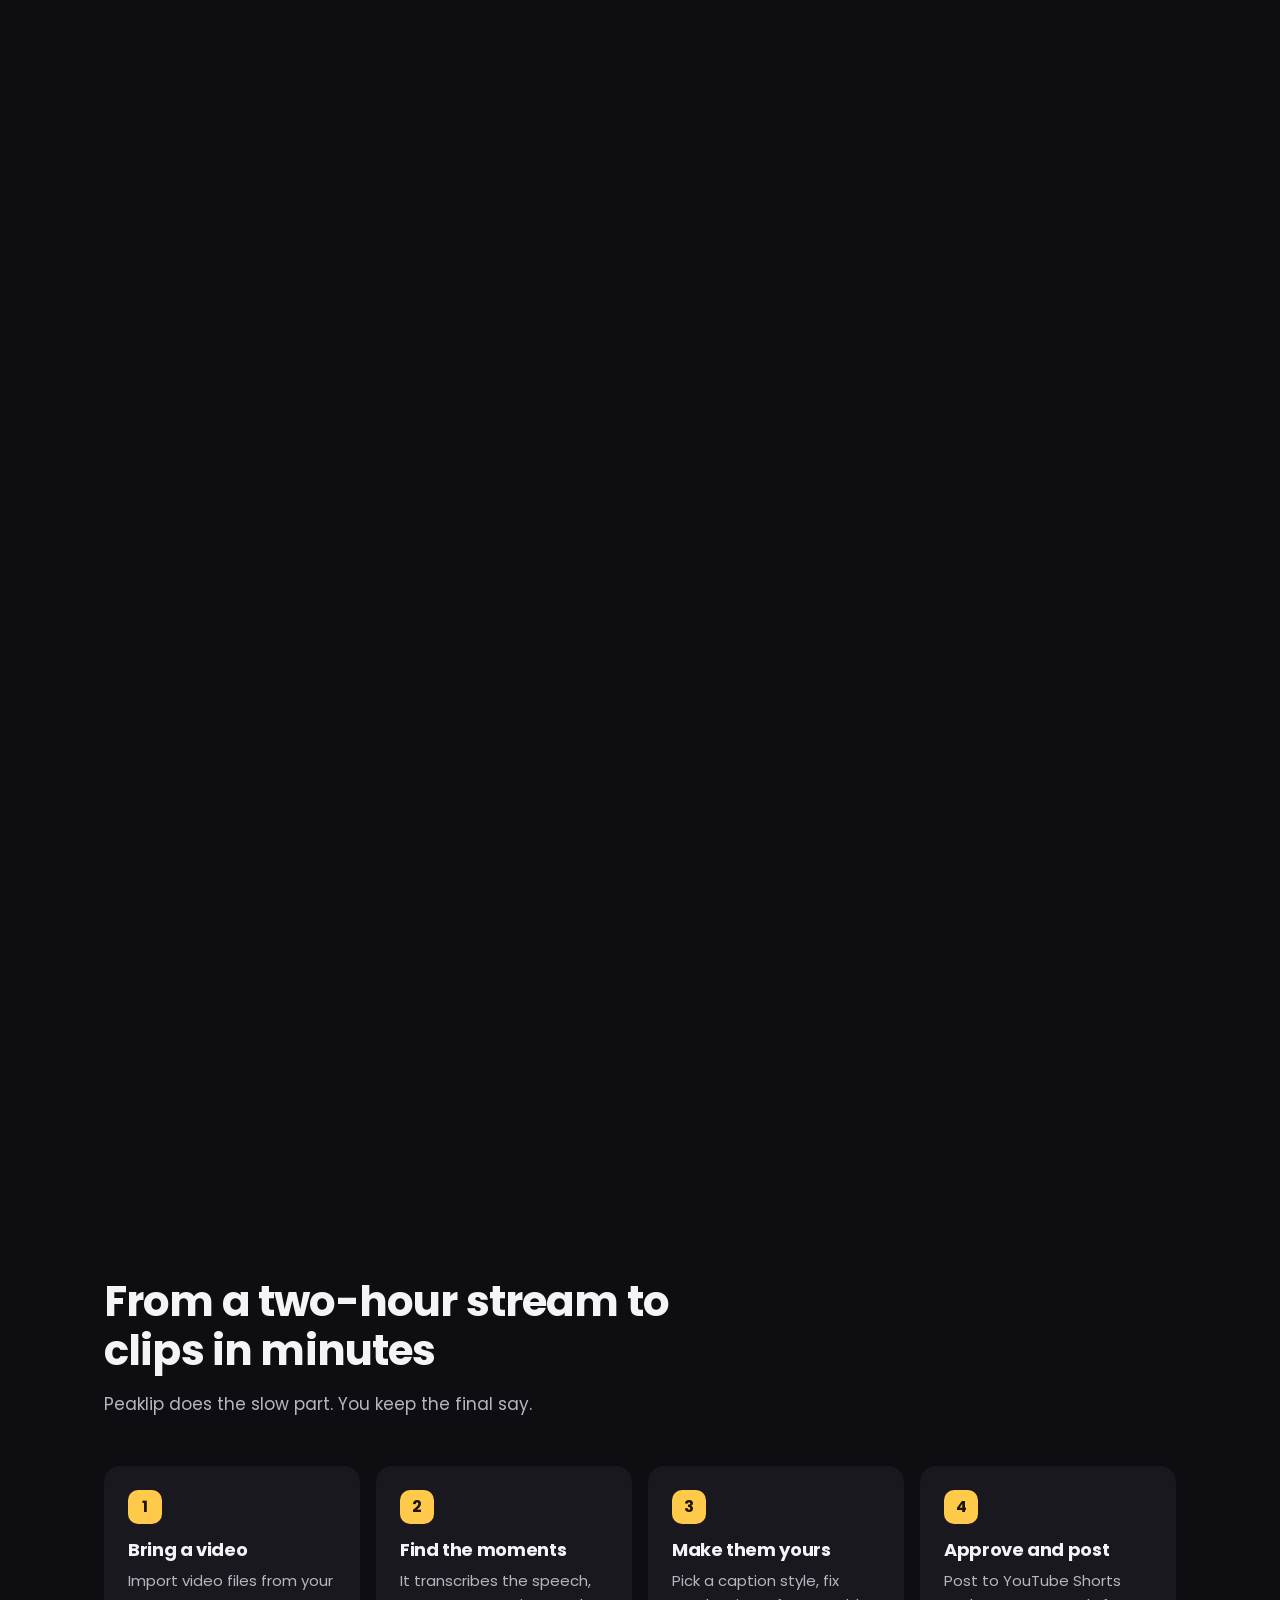
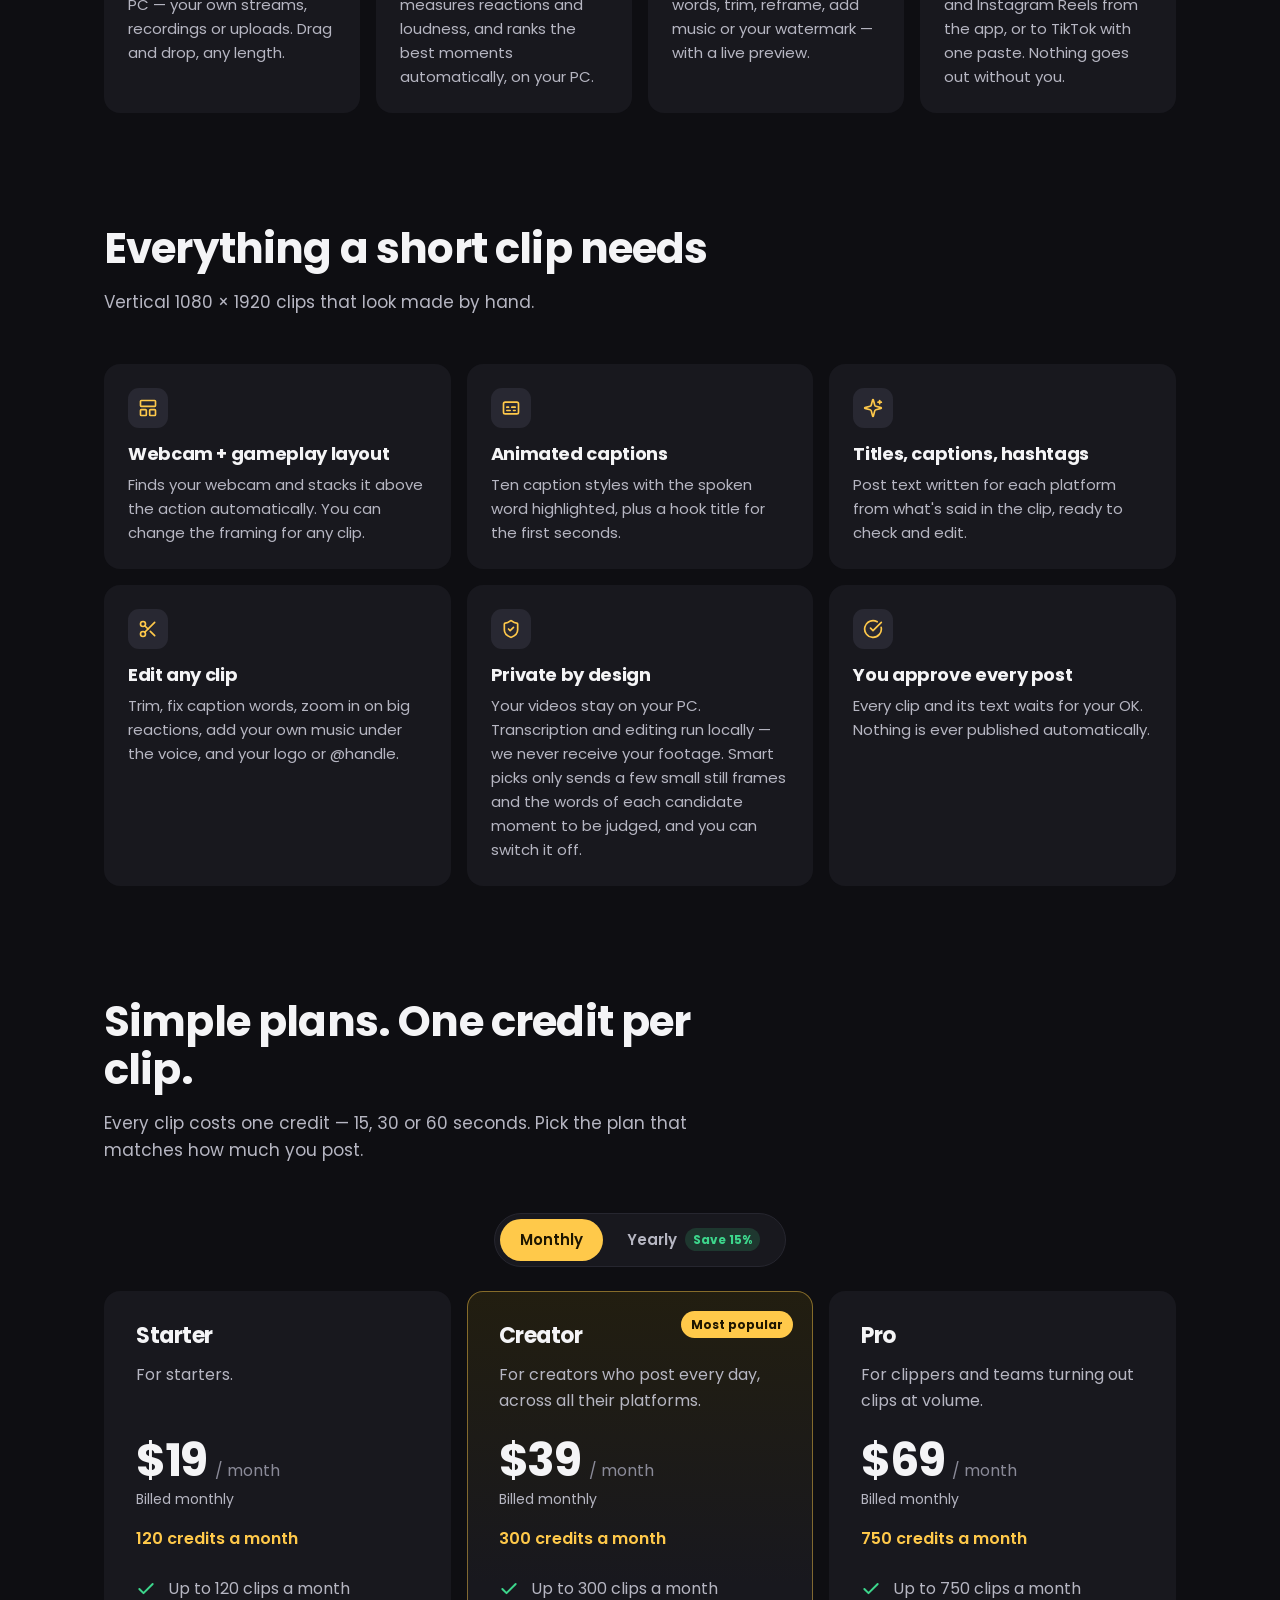
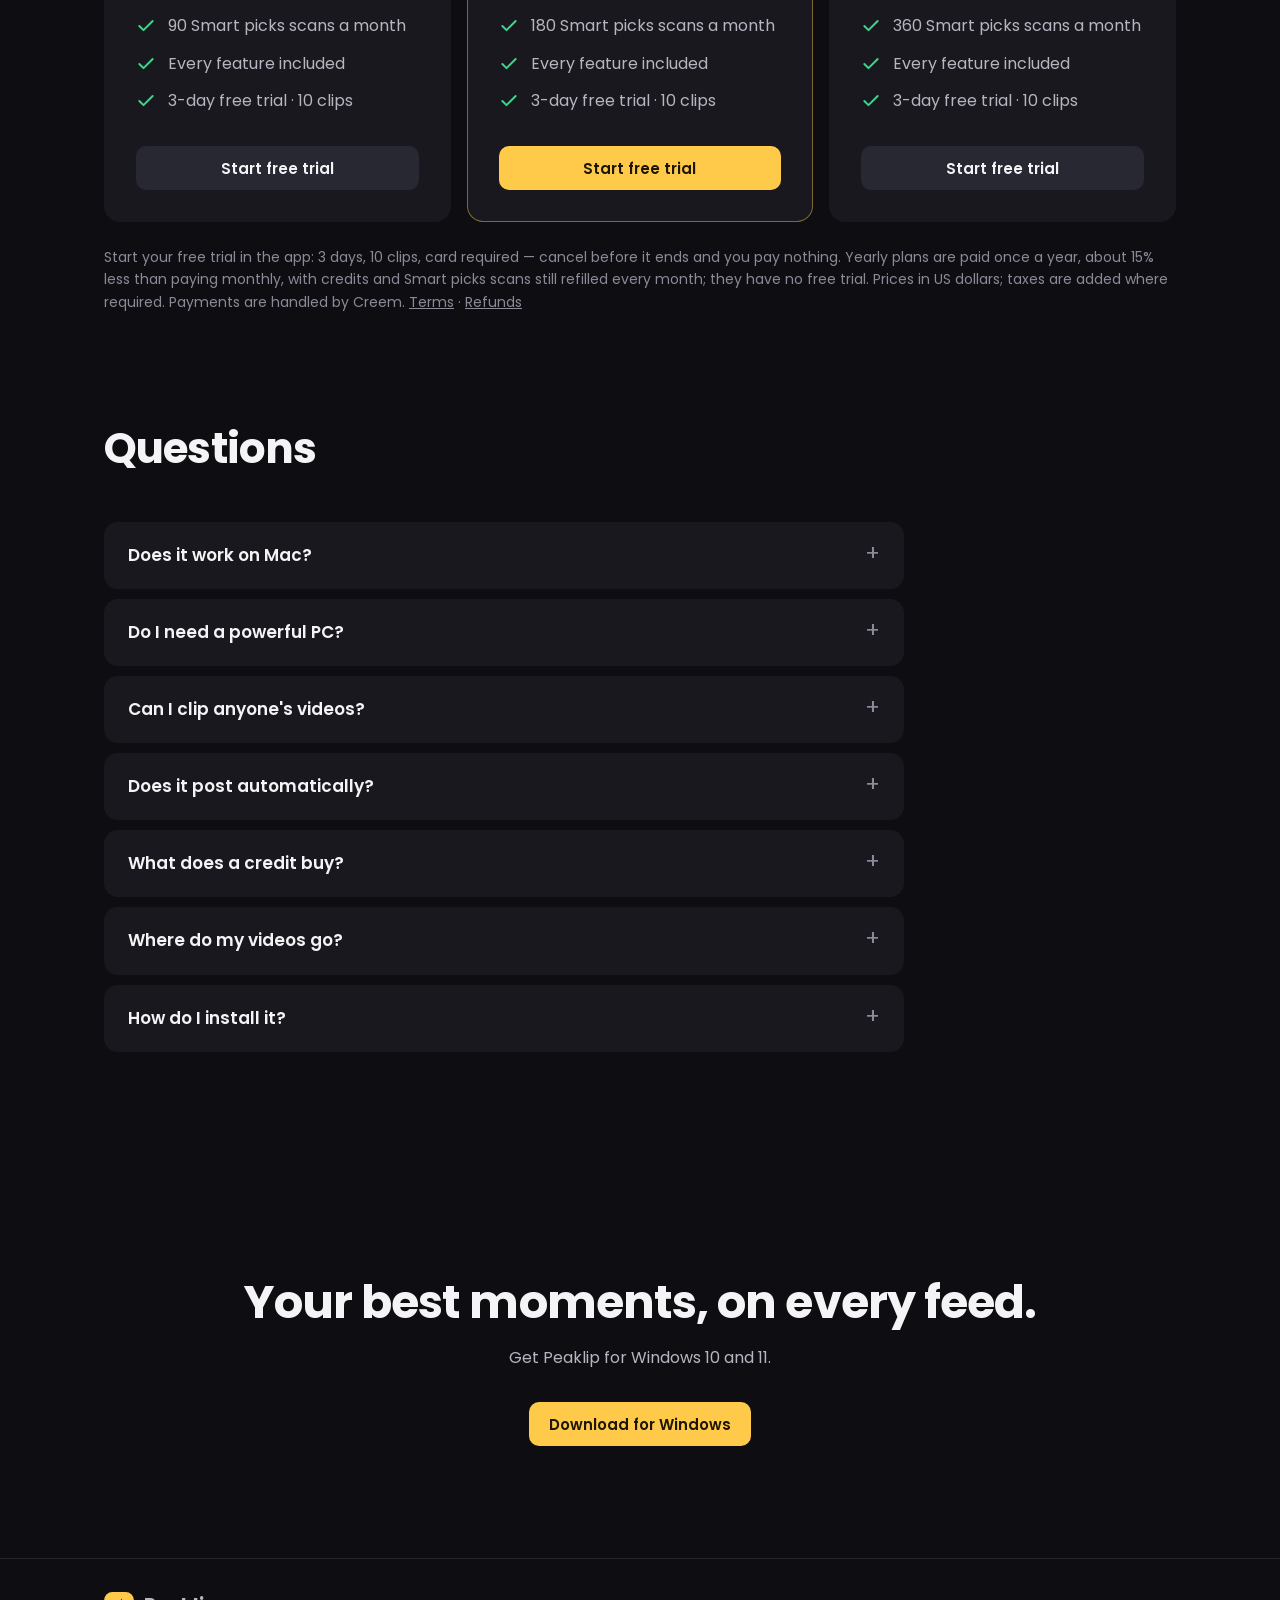
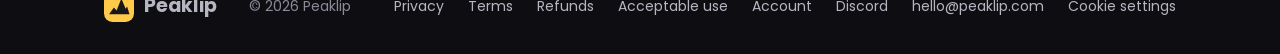
==== commit 9823810b: "Phones get 'Email me the link' instead of the .exe; free trial in the hero line Instagram ad visitor" ====
--- a/index.html
+++ b/index.html
@@ -13,7 +13,8 @@
   <meta property="og:description" content="Find the peak. Post the clip. Long videos in, ready-to-post Shorts, Reels and TikToks out.">
   <meta property="og:url" content="https://peaklip.com/">
   <link rel="preload" href="assets/fonts/Poppins-Bold.woff2" as="font" type="font/woff2" crossorigin>
-  <link rel="stylesheet" href="assets/style.css?v=8">
+  <link rel="stylesheet" href="assets/style.css?v=10">
+  <script>/Android|iPhone|iPad|iPod|Mobile/i.test(navigator.userAgent)||(navigator.maxTouchPoints>1&&/Macintosh/.test(navigator.userAgent))?document.documentElement.classList.add("is-phone"):0</script>
   <link rel="alternate" hreflang="en" href="https://peaklip.com/">
   <link rel="alternate" hreflang="ar" href="https://peaklip.com/ar/">
 </head>
@@ -44,6 +45,14 @@
         <span class="eyebrow">For gaming creators &amp; clippers</span>
         <h1><span class="rise" style="animation-delay:40ms">Find</span> <span class="rise" style="animation-delay:110ms">the</span> <span class="rise" style="animation-delay:180ms">peak.</span><br><span class="hl"><span class="rise" style="animation-delay:300ms">Post</span> <span class="rise" style="animation-delay:370ms">the</span> <span class="rise" style="animation-delay:440ms">clip.</span></span></h1>
         <p class="lead">Peaklip turns long streams and videos into ready-to-post Shorts, Reels and TikToks. It finds the best moments, frames the webcam and the gameplay, adds animated captions, and waits for your OK.</p>
+        <form class="send-link" id="send-link" novalidate>
+          <p class="send-link-note">Peaklip runs on Windows 10 &amp; 11. Get the download link by email and install it on your PC.</p>
+          <div class="send-link-row">
+            <input type="email" name="email" required autocomplete="email" inputmode="email" placeholder="Your email" aria-label="Your email">
+            <button class="btn btn-primary" type="submit">Email me the link</button>
+          </div>
+          <p class="send-link-msg" role="status" aria-live="polite"></p>
+        </form>
         <div class="cta-row" id="download">
           <a class="btn btn-primary" href="https://github.com/AvDexter/peaklip-site/releases/latest/download/PeaklipSetup.exe">
             <svg viewBox="0 0 24 24" fill="none" stroke="currentColor" stroke-width="2" stroke-linecap="round" stroke-linejoin="round" aria-hidden="true"><path d="M21 15v4a2 2 0 0 1-2 2H5a2 2 0 0 1-2-2v-4"/><polyline points="7 10 12 15 17 10"/><line x1="12" x2="12" y1="15" y2="3"/></svg>
@@ -51,7 +60,7 @@
           </a>
           <a class="btn btn-quiet" href="#how">See how it works</a>
         </div>
-        <p class="fineprint">Windows 10 &amp; 11 · Your videos stay on your PC</p>
+        <p class="fineprint">Windows 10 &amp; 11 · 3-day free trial · Your videos stay on your PC</p>
       </div>
       <div class="phone-wrap" aria-hidden="true">
         <div class="phone">
@@ -242,5 +251,7 @@
 </footer>
 
 <script src="assets/site.js?v=6" defer></script>
+<script src="assets/consent.js?v=2" defer></script>
+<script src="assets/sendlink.js?v=1" defer></script>
 </body>
 </html>
--- a/assets/style.css
+++ b/assets/style.css
@@ -327,3 +327,24 @@
 @keyframes price-in { from { opacity: 0; transform: translateY(6px); } to { opacity: 1; transform: none; } }
 @media (prefers-reduced-motion: reduce) { .plans.switching .price .amt, .plans.switching .price-sub { animation: none; } }
 @media (max-width: 480px) { .bill-opt { padding: 8px 14px; font-size: 14px; } }
+/* Cookie banner (assets/consent.js; shown only when ad measurement is switched on) */
+.cookie-bar { position: fixed; left: 16px; right: 16px; bottom: 16px; z-index: 60; max-width: 640px; margin: 0 auto;
+  display: flex; align-items: center; gap: 16px; flex-wrap: wrap; padding: 16px 18px; border-radius: var(--radius);
+  background: var(--surface-2); border: 1px solid var(--border); box-shadow: 0 18px 50px rgba(0, 0, 0, .45); }
+.cookie-bar p { flex: 1 1 280px; margin: 0; font-size: 14px; line-height: 1.5; color: var(--text-2); }
+.cookie-bar a { color: var(--accent); }
+.cookie-actions { display: flex; gap: 10px; }
+
+/* Phones and tablets: Peaklip is a Windows app, so the hero offers the link by email instead of the installer */
+.send-link { display: none; }
+.is-phone .cta-row a[href*="PeaklipSetup.exe"] { display: none; }
+.is-phone .send-link { display: block; margin: var(--space-3) 0 4px; max-width: 460px; }
+.send-link-note { margin: 0 0 12px; color: var(--text-2); font-size: 15px; line-height: 1.5; }
+.send-link-row { display: flex; flex-wrap: wrap; gap: 10px; }
+.send-link-row input { flex: 1 1 200px; min-height: 44px; padding: 0 14px; border-radius: 12px; border: 1px solid var(--border);
+  background: var(--surface-2, #1A1A20); color: var(--text); font: inherit; font-size: 16px; }
+.send-link-row input:focus { outline: 2px solid var(--accent); outline-offset: 1px; }
+.send-link-row .btn { flex: 1 1 auto; }
+.send-link-msg { margin: 10px 0 0; min-height: 1.4em; font-size: 14px; color: var(--text-2); }
+.send-link-msg.ok { color: var(--accent); }
+.send-link-msg.err { color: #FF8A80; }
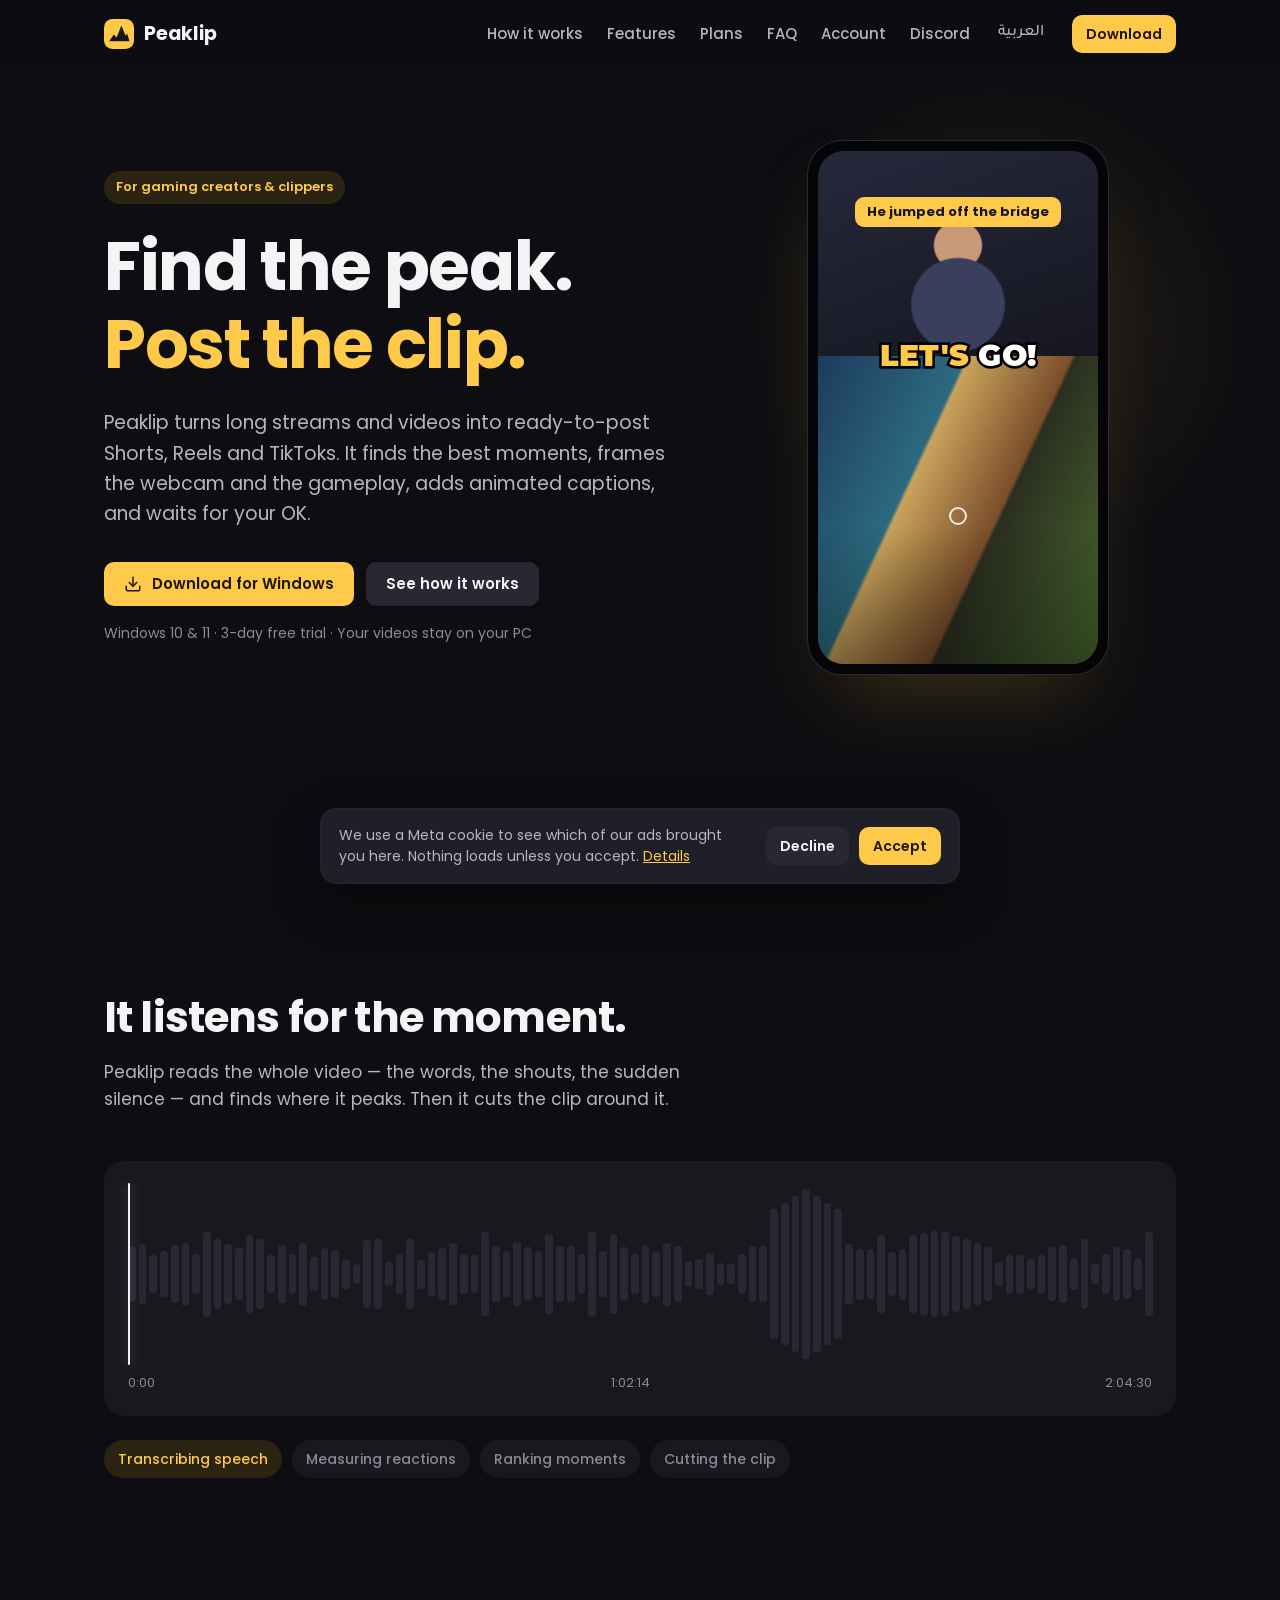
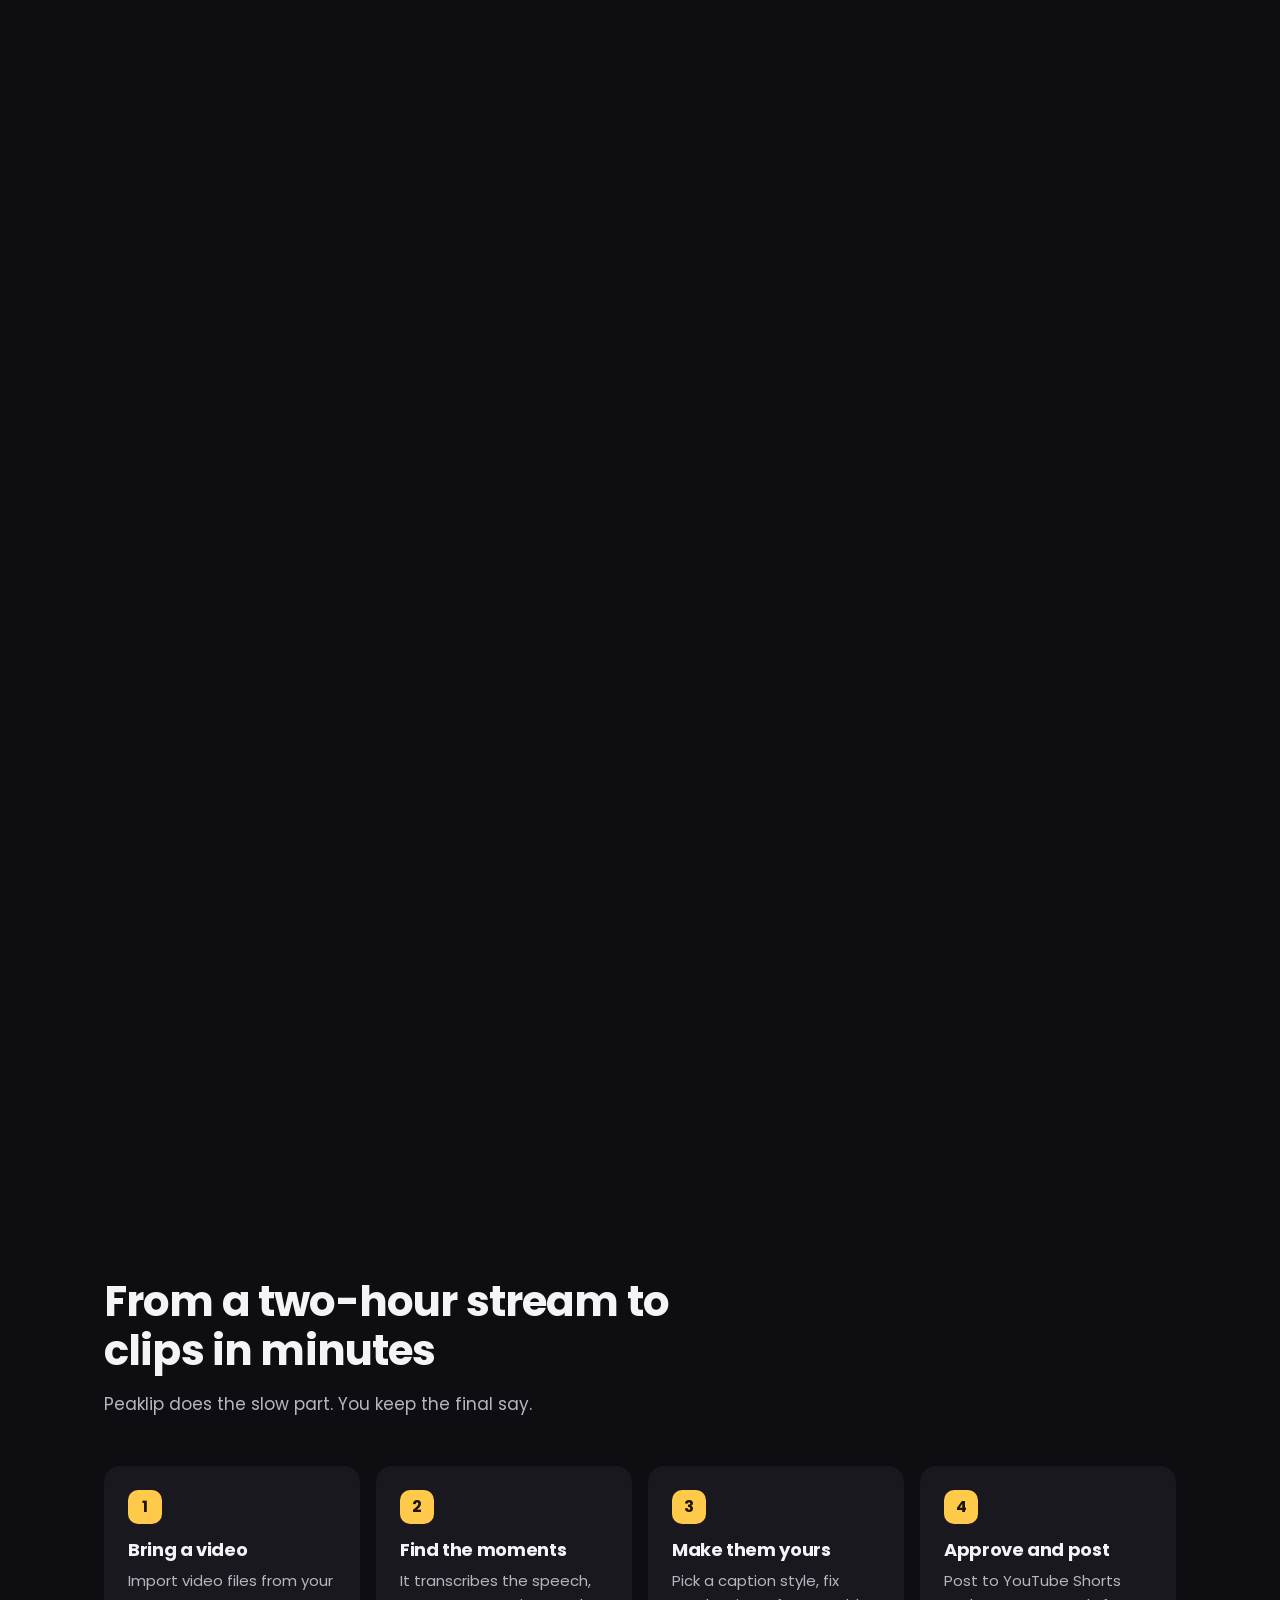
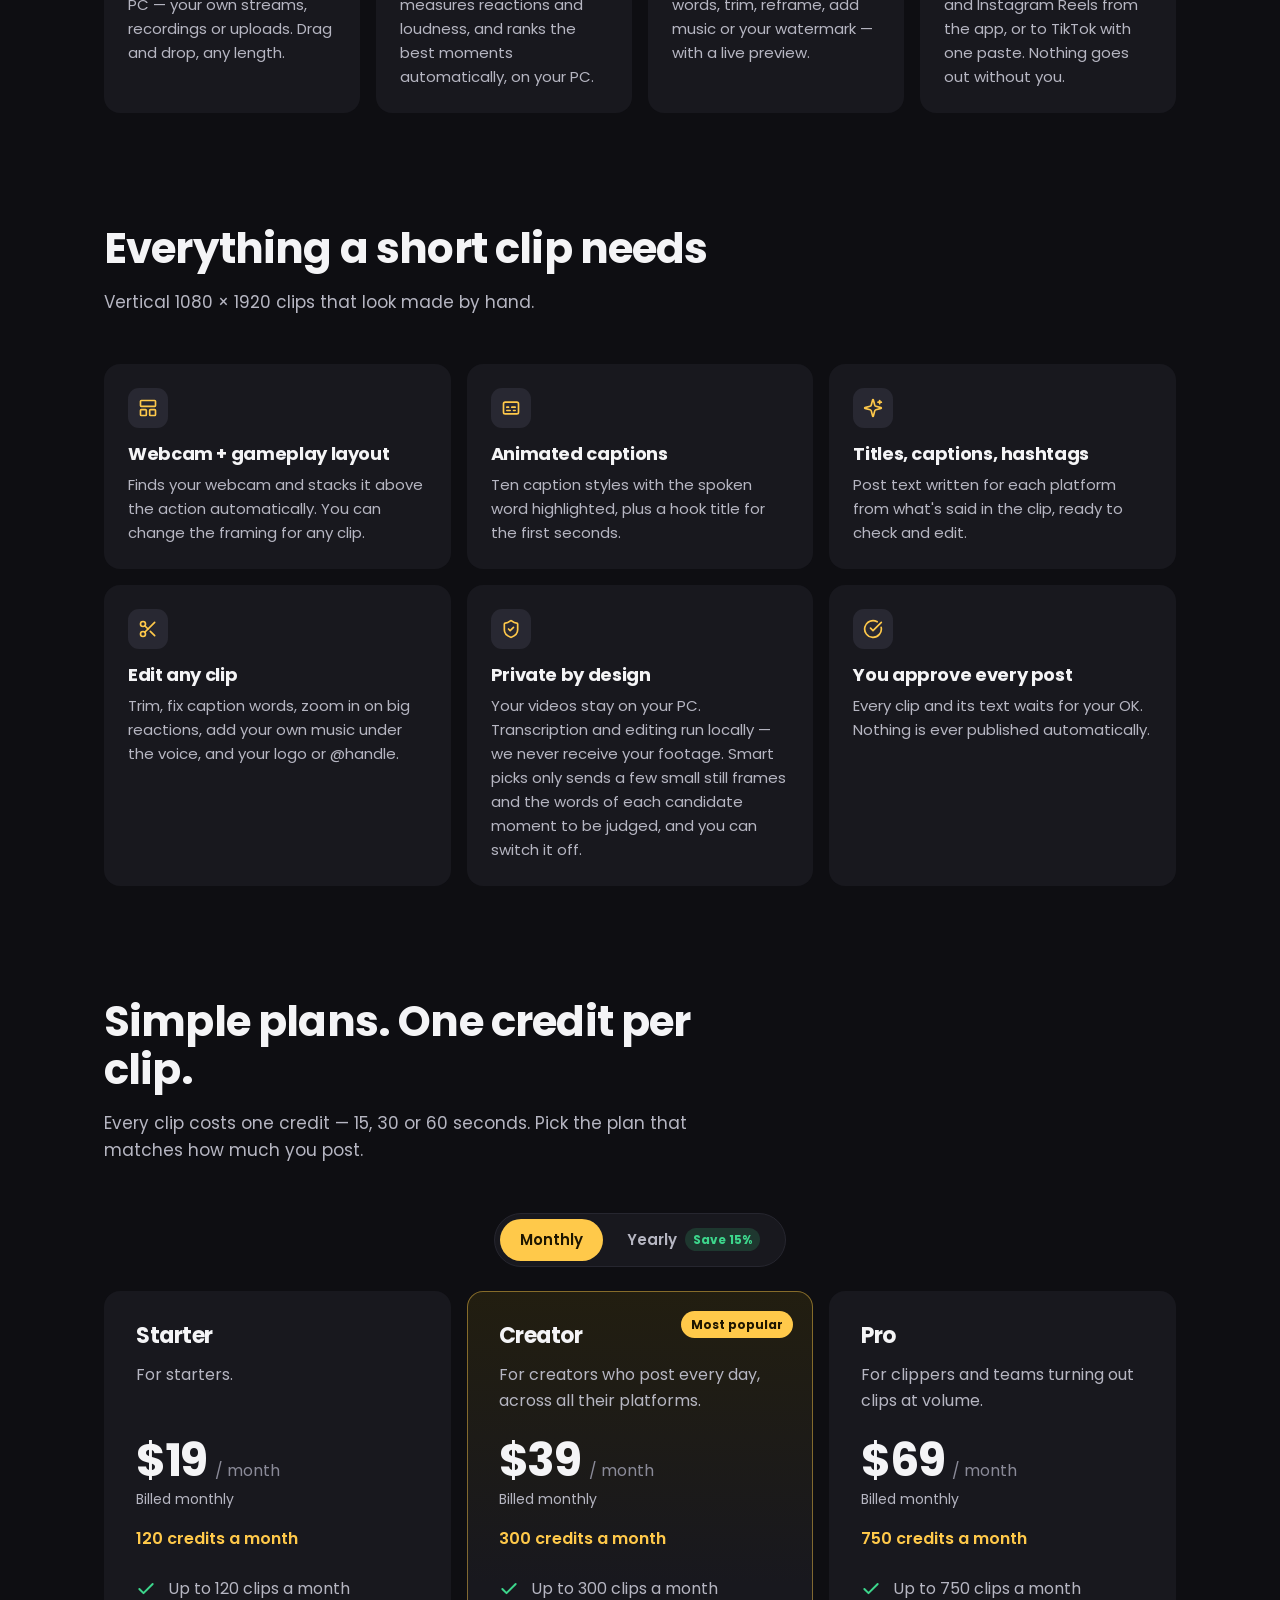
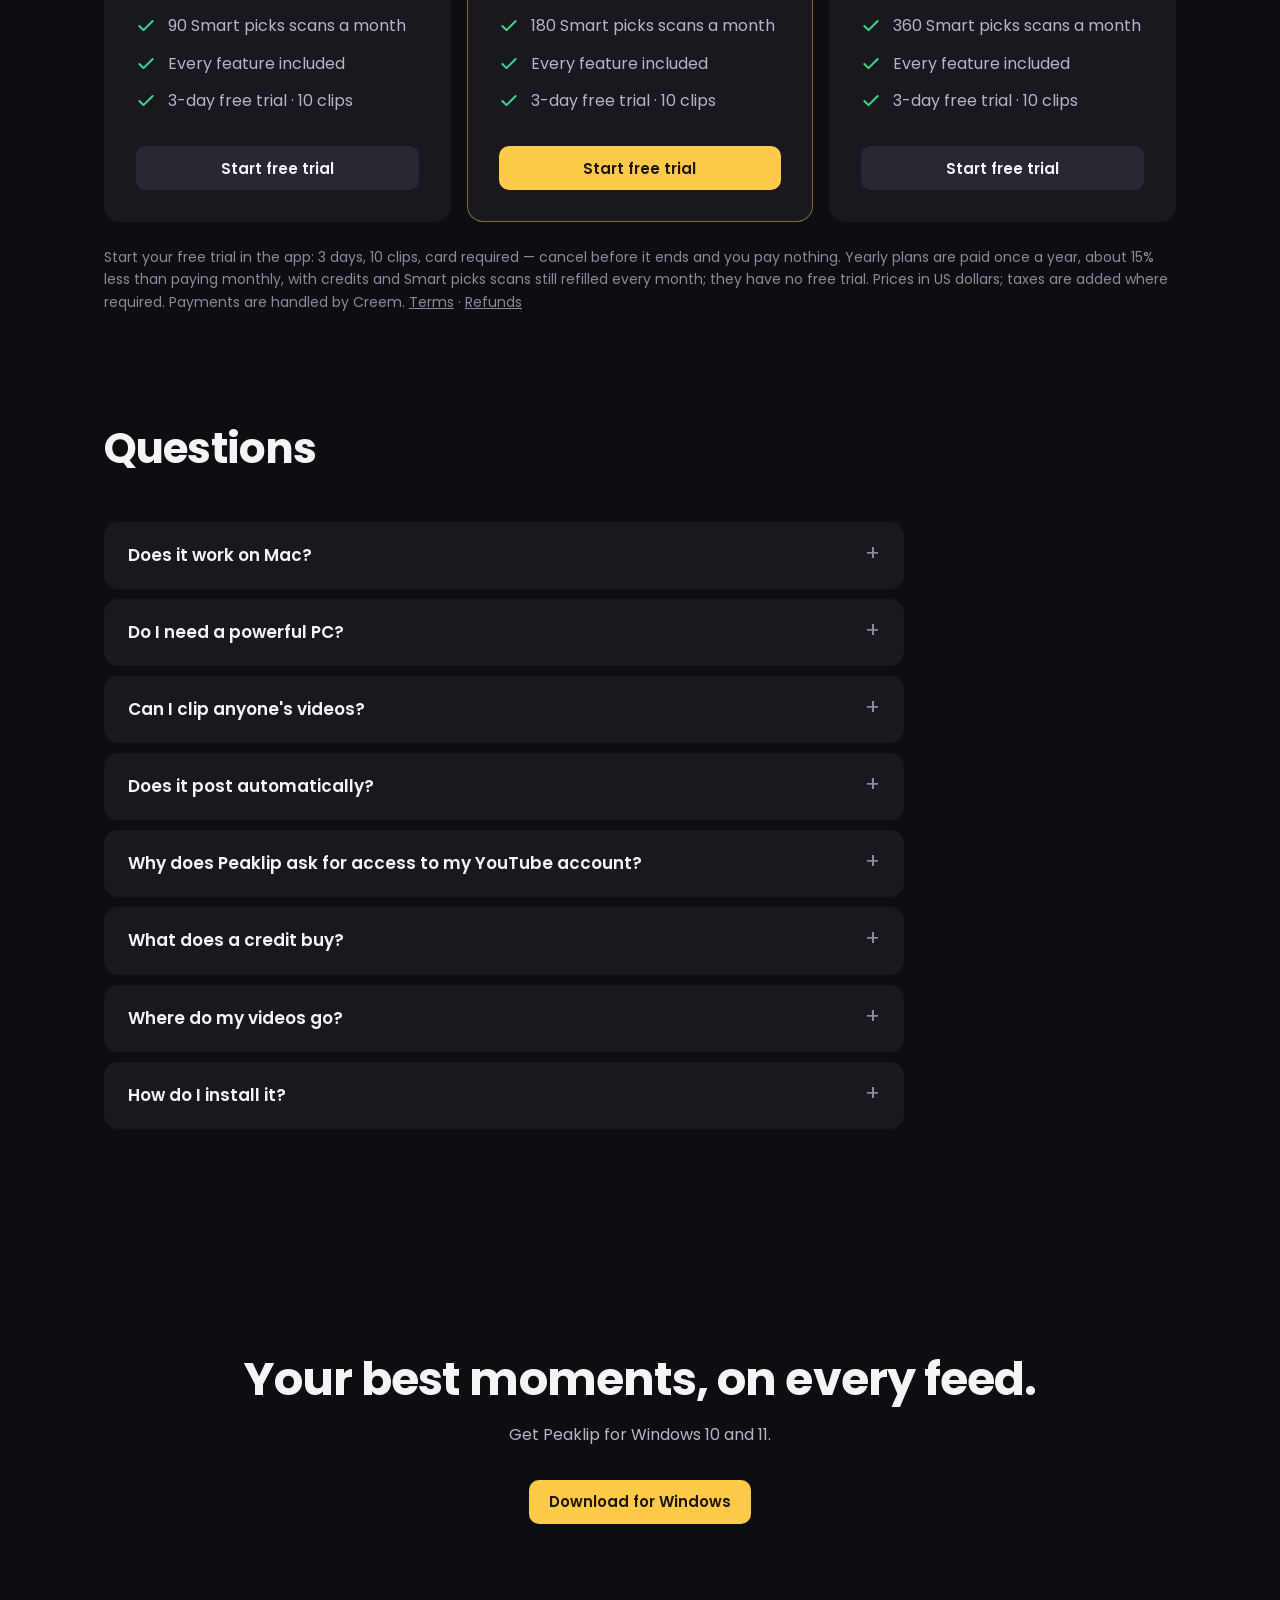
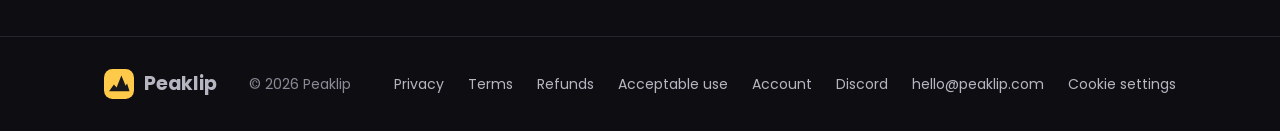
==== commit 2315b82d: "Homepage FAQ: why Peaklip asks for YouTube access; privacy: Google data retention and deletion Co-Au" ====
--- a/index.html
+++ b/index.html
@@ -12,11 +12,20 @@
   <meta property="og:title" content="Peaklip — Shorts, Reels and TikToks from your streams">
   <meta property="og:description" content="Find the peak. Post the clip. Long videos in, ready-to-post Shorts, Reels and TikToks out.">
   <meta property="og:url" content="https://peaklip.com/">
+  <meta property="og:image" content="https://peaklip.com/assets/og-en.jpg">
+  <meta property="og:image:width" content="1200">
+  <meta property="og:image:height" content="630">
+  <meta property="og:image:alt" content="Peaklip: Find the peak. Post the clip. Shorts, Reels and TikToks from your streams.">
+  <meta property="og:site_name" content="Peaklip">
+  <meta name="twitter:card" content="summary_large_image">
+  <meta name="twitter:site" content="@peaklipapp">
   <link rel="preload" href="assets/fonts/Poppins-Bold.woff2" as="font" type="font/woff2" crossorigin>
   <link rel="stylesheet" href="assets/style.css?v=10">
   <script>/Android|iPhone|iPad|iPod|Mobile/i.test(navigator.userAgent)||(navigator.maxTouchPoints>1&&/Macintosh/.test(navigator.userAgent))?document.documentElement.classList.add("is-phone"):0</script>
   <link rel="alternate" hreflang="en" href="https://peaklip.com/">
   <link rel="alternate" hreflang="ar" href="https://peaklip.com/ar/">
+  <link rel="alternate" hreflang="x-default" href="https://peaklip.com/">
+  <script type="application/ld+json">{"@context":"https://schema.org","@graph":[{"@type":"Organization","@id":"https://peaklip.com/#org","name":"Peaklip","url":"https://peaklip.com/","logo":"https://peaklip.com/assets/logo.svg","email":"hello@peaklip.com","sameAs":["https://www.instagram.com/peaklipapp/","https://x.com/peaklipapp"]},{"@type":"SoftwareApplication","name":"Peaklip","url":"https://peaklip.com/","applicationCategory":"MultimediaApplication","operatingSystem":"Windows 10, Windows 11","description":"Turns long streams and gaming videos into ready-to-post Shorts, Reels and TikToks: finds the best moments, frames webcam and gameplay, adds animated captions and waits for your OK.","image":"https://peaklip.com/assets/og-en.jpg","publisher":{"@id":"https://peaklip.com/#org"},"offers":[{"@type":"Offer","name":"Starter","price":"19","priceCurrency":"USD","url":"https://peaklip.com/#credits","priceSpecification":{"@type":"UnitPriceSpecification","price":19,"priceCurrency":"USD","billingDuration":"P1M"}},{"@type":"Offer","name":"Creator","price":"39","priceCurrency":"USD","url":"https://peaklip.com/#credits","priceSpecification":{"@type":"UnitPriceSpecification","price":39,"priceCurrency":"USD","billingDuration":"P1M"}},{"@type":"Offer","name":"Pro","price":"69","priceCurrency":"USD","url":"https://peaklip.com/#credits","priceSpecification":{"@type":"UnitPriceSpecification","price":69,"priceCurrency":"USD","billingDuration":"P1M"}}]}]}</script>
 </head>
 <body>
 <a class="skip" href="#main">Skip to content</a>
@@ -30,7 +39,7 @@
       <a href="#credits">Plans</a>
       <a href="#faq">FAQ</a>
       <a href="account.html">Account</a>
-      <a href="https://discord.gg/PnNMcYfnwa" rel="noopener">Discord</a>
+      <a href="https://discord.gg/Rjr3MgVNMT" rel="noopener">Discord</a>
     </nav>
     <a class="lang" href="ar/" hreflang="ar" lang="ar">العربية</a>
     <a class="btn btn-primary btn-sm" href="https://github.com/AvDexter/peaklip-site/releases/latest/download/PeaklipSetup.exe">Download</a>
@@ -218,6 +227,7 @@
         <details class="reveal"><summary>Do I need a powerful PC?</summary><p>It runs on most modern Windows PCs. An NVIDIA graphics card makes transcription and rendering much faster, but it isn't required.</p></details>
         <details class="reveal"><summary>Can I clip anyone's videos?</summary><p>Only videos you own or have the creator's permission to clip and post. Peaklip works with video files on your PC and doesn't download anything from YouTube or other sites. To clip your own uploads, download them from YouTube Studio first.</p></details>
         <details class="reveal"><summary>Does it post automatically?</summary><p>No. You approve every clip and its text first. YouTube Shorts and Instagram Reels can be posted from the app; for TikTok, Peaklip gets everything ready and you post it with one paste.</p></details>
+        <details class="reveal"><summary>Why does Peaklip ask for access to my YouTube account?</summary><p>Only to post the Shorts you approve. When you connect YouTube, Peaklip asks Google for permission to upload videos to your channel and to read your channel's name, so it can show which channel is connected. It never reads, changes or deletes anything else, and your YouTube access stays on your PC. See <a href="privacy.html#google-data">how Peaklip handles Google user data</a>.</p></details>
         <details class="reveal"><summary>What does a credit buy?</summary><p>One clip. A 15-, 30- or 60-second clip each costs one credit when it's made.</p></details>
         <details class="reveal"><summary>Where do my videos go?</summary><p>Nowhere — they stay on your PC. With Smart picks on, a few small still frames and the words said in each candidate moment are sent to be judged; never the video, and nothing is kept. Your account stores your name, email and sign-in details.</p></details>
         <details class="reveal"><summary>How do I install it?</summary><p>Download the installer and run it. Windows may show a SmartScreen warning because the installer isn't code-signed yet — click “More info”, then “Run anyway”. Peaklip needs 64-bit Windows 10 or 11.</p></details>
@@ -244,7 +254,7 @@
       <a href="privacy.html">Privacy</a>
       <a href="terms.html">Terms</a>
       <a href="refunds.html">Refunds</a>
-      <a href="acceptable-use.html">Acceptable use</a><a href="account.html">Account</a><a href="https://discord.gg/PnNMcYfnwa" rel="noopener">Discord</a>
+      <a href="acceptable-use.html">Acceptable use</a><a href="account.html">Account</a><a href="https://discord.gg/Rjr3MgVNMT" rel="noopener">Discord</a>
       <a href="mailto:hello@peaklip.com">hello@peaklip.com</a>
     </nav>
   </div>
